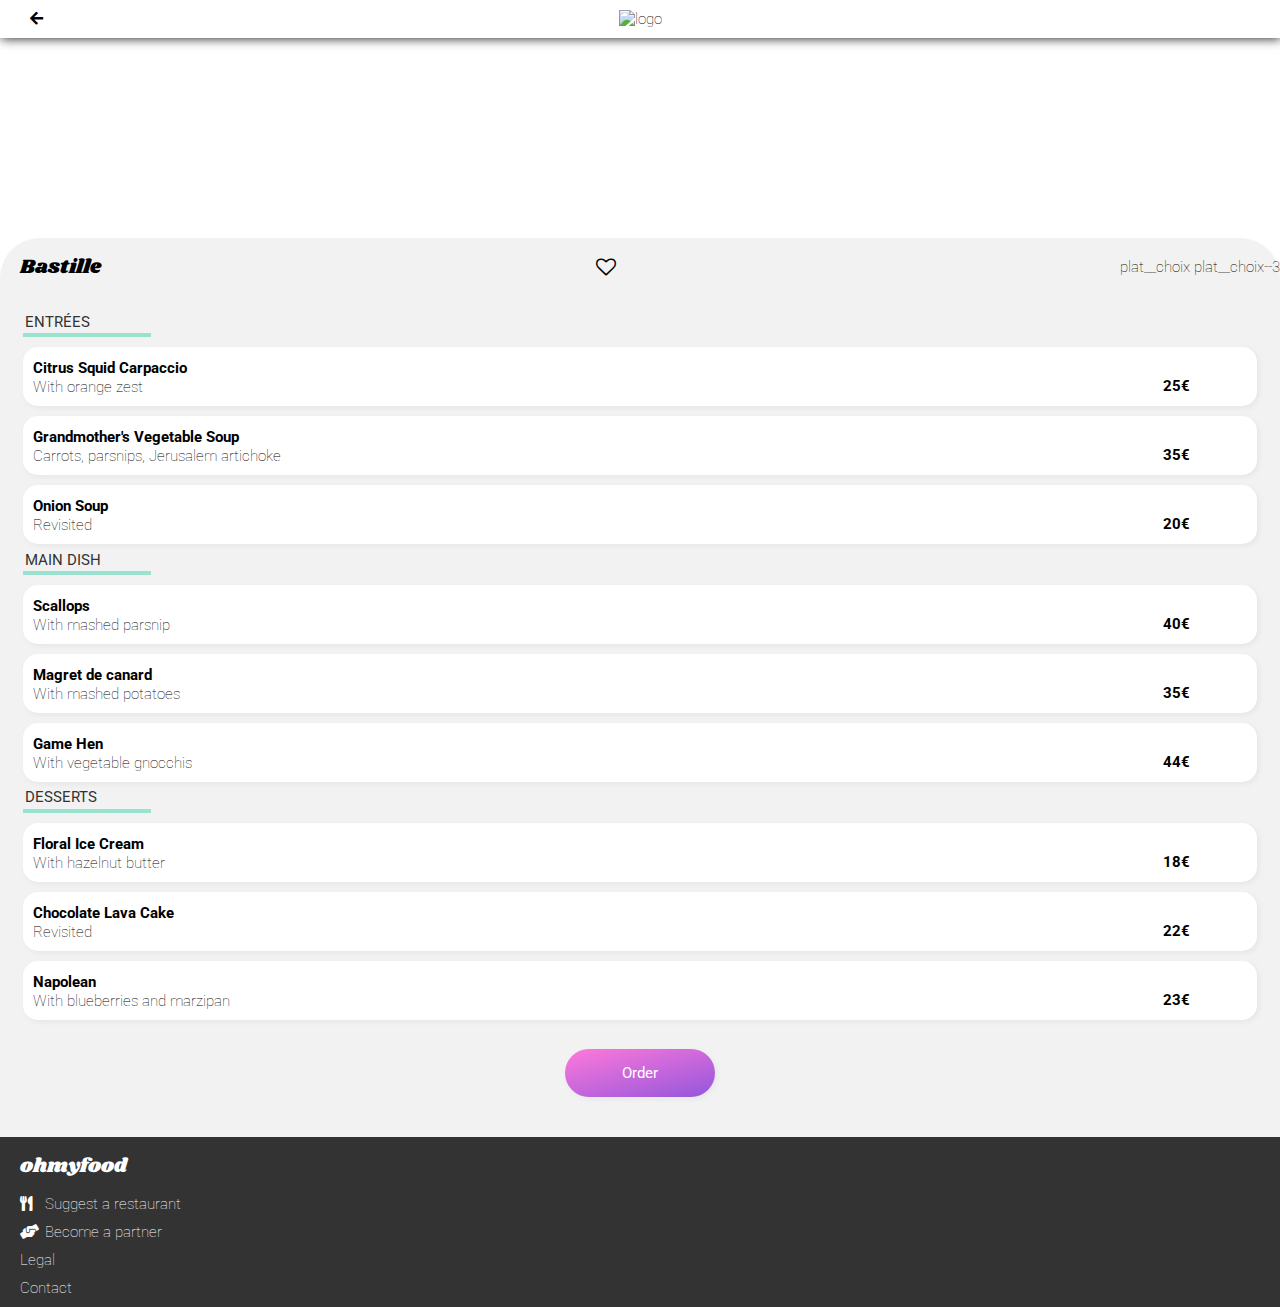
==== bastille.html @ 76813bd1 "initial" ====
<!DOCTYPE html>
<html lang="fr">
<head>
    <meta charset="UTF-8">
    <meta name="viewport" content="width=device-width, initial-scale=1.0">
    <meta http-equiv="X-UA-Compatible" content="ie=edge">
    <link href="https://fonts.googleapis.com/css2?family=Roboto:wght@100;400;700&family=Shrikhand&display=swap" rel="stylesheet"> 
    <link rel="stylesheet" href="https://use.fontawesome.com/releases/v5.7.1/css/all.css">
    <link rel="stylesheet" href="https://stackpath.bootstrapcdn.com/font-awesome/4.7.0/css/font-awesome.min.css">
    <link rel="stylesheet" href="css/style.css">
    <title>Oh my food !: Bastille</title>
</head>
<body>
	<header class="header">
		<a class="header__link" href="index.html"><i class="fas fa-arrow-left"></i></a>
		<img class="header__logo" src="public/img/logo/logo.svg" alt="logo" />
	</header>
	<section class="hero hero--bastille"><!-- faire une map background-hero CHANGER LE MODIFICATEUR-->
		<div class="hero-container">
			<div class="hero-title">
				<h1 class="hero-container__title">Bastille</h1>
				<ul class="icon-fill-hover">
					<li class="icon-fill-hover__item">
					    <a href="">
					    	<i class="fa fa-heart-o" aria-hidden="true"></i>
					    </a>
					</li>
				</ul>plat__choix plat__choix--3
			</div>
		</div>
	</section>
	<section class="menu">
		<form class="menu-form" action="" method="post">
			<fieldset class="menu-form__entree">
				<legend>Entrées</legend>
					<hr />
					<label class="entree__choix entree__choix--1" for="entree1"><!-- faire une map border-radius ?-->
						<p class="menu-title"><strong>Citrus Squid Carpaccio</strong><br />With orange zest</p>
						<p class="price"><strong>25€</strong></p>
						<input type="radio" name="entree" value="entree1" id="entree1" />
						<div class="checkmark">
              				<i class="fas fa-check-circle"></i>
            			</div>  
					</label>
					<label class="entree__choix entree__choix--2" for="entree2">
						<p class="menu-title"><strong>Grandmother's Vegetable Soup</strong><br />Carrots, parsnips, Jerusalem artichoke</p>
						<p class="price"><strong>35€</strong></p>
						<input type="radio" name="entree" value="entree2" id="entree2" />
						<div class="checkmark">
              				<i class="fas fa-check-circle"></i>
            			</div> 
					</label>
					<label class="entree__choix entree__choix--3" for="entree3">
						<p class="menu-title"><strong>Onion Soup</strong><br />Revisited</p>
						<p class="price"><strong>20€</strong></p>
						<input type="radio" name="entree" value="entree3" id="entree3" />
						<div class="checkmark">
              				<i class="fas fa-check-circle"></i>
            			</div> 
					</label>
			</fieldset>
			<fieldset class="menu-form__plat">
				<legend>Main Dish</legend>
					<hr />
					<label class="plat__choix plat__choix--1" for="plat1">
						<p class="menu-title"><strong>Scallops</strong><br />With mashed parsnip</p>
						<p class="price"><strong>40€</strong></p>	
						<input type="radio" name="plat" value="plat1" id="plat1" />
						<div class="checkmark">
              				<i class="fas fa-check-circle"></i>
            			</div> 
					</label>
					<label class="plat__choix plat__choix--2" for="plat2">
						<p class="menu-title"><strong>Magret de canard</strong><br />With mashed potatoes</p>
						<p class="price"><strong>35€</strong></p>
						<input type="radio" name="plat" value="plat2" id="plat2" />
						<div class="checkmark">
              				<i class="fas fa-check-circle"></i>
            			</div>  
					</label>
					<label class="plat__choix plat__choix--3" for="plat3">
						<p class="menu-title"><strong>Game Hen</strong><br />With vegetable gnocchis</p>
						<p class="price"><strong>44€</strong></p>
						<input type="radio" name="plat" value="plat3" id="plat3" />
						<div class="checkmark">
              				<i class="fas fa-check-circle"></i>
            			</div>  
					</label>
			</fieldset>
			<fieldset class="menu-form__dessert">
				<legend>Desserts</legend>
					<hr />
					<label class="dessert__choix dessert__choix--1" for="dessert1">
						<p class="menu-title"><strong>Floral Ice Cream</strong><br />With hazelnut butter</p>
						<p class="price"><strong>18€</strong></p>
						<input type="radio" name="entree" value="dessert1" id="dessert1" />
						<div class="checkmark">
              				<i class="fas fa-check-circle"></i>
            			</div> 
					</label>
					<label class="dessert__choix dessert__choix--2" for="dessert2">
						<p class="menu-title"><strong>Chocolate Lava Cake</strong><br />Revisited</p>
						<p class="price"><strong>22€</strong></p>
						<input type="radio" name="entree" value="dessert2" id="dessert2" />
						<div class="checkmark">
              				<i class="fas fa-check-circle"></i>
            			</div> 
					</label>
					<label class="dessert__choix dessert__choix--3" for="dessert3">
						<p class="menu-title"><strong>Napolean</strong><br />With blueberries and marzipan</p>
						<p class="price"><strong>23€</strong></p>
						<input type="radio" name="dessert" value="dessert3" id="dessert3" />
						<div class="checkmark">
              				<i class="fas fa-check-circle"></i>
            			</div> 
					</label> 
			</fieldset>	
			<input class="btn" type="submit" value="Order"/> 	
		</form>	
	</section>
	<footer class="footer">
		<h1 class="footer__heading">ohmyfood</h1>
		<ul class="footer-nav">
			<li class="footer-nav__link"><a href=""><i class="fas fa-utensils"></i>Suggest a restaurant</a></li>
			<li class="footer-nav__link"><a href=""><i class="fas fa-hands-helping"></i>Become a partner</a></li>
			<li class="footer-nav__link"><a href="">Legal</a></li>
			<li class="footer-nav__link"><a href="mailto:name@domain.com">Contact</a></li>
		</ul>
	</footer>
</body>
</html>
---- css/style.css ----
@charset "UTF-8";
html {
  font-size: 62.5%;
}

body {
  box-sizing: border-box;
  background: #fff;
}

body {
  font-family: "Roboto", sans-serif;
  color: #000;
  font-size: 1.5rem;
  font-weight: 100;
  line-height: 1.8rem;
}

h1 {
  font-family: "Shrikhand", cursive;
  color: #fff;
  font-size: 2rem;
  font-weight: 400;
}

h2 {
  font-family: "Roboto", sans-serif;
  color: #000;
  font-weight: 700;
}

h3 {
  font-family: "Roboto", sans-serif;
  color: #000;
  font-weight: 700;
  font-size: 1.8rem;
  line-height: 1.2rem;
}

.loc-container__city {
  font-family: "Roboto", sans-serif;
  color: #000;
  font-weight: 400;
  font-size: 1.5rem;
  line-height: 1.2rem;
}

.manual-list {
  font-weight: 400;
}

.btn {
  font-family: "Roboto", sans-serif;
  color: #fff;
  font-weight: 400;
  font-size: 1.5rem;
}

.footer a {
  color: #fff;
}

legend {
  font-family: "Roboto", sans-serif;
  text-transform: uppercase;
  color: #333333;
  font-weight: 400;
  font-size: 1.5rem;
  line-height: 1.2rem;
}

strong {
  font-weight: 700;
  line-height: 2rem;
}

.icon-list {
  color: grey;
  font-size: 2rem;
}

.icon-fav {
  font-size: 2rem;
  cursor: pointer;
}

.restaurant-prev-img__badge {
  font-family: "Roboto", sans-serif;
  color: #2c9c81;
  font-weight: 400;
  font-size: 1.5rem;
  line-height: 1.2rem;
}

.loader-container .paragraph {
  font-family: "Roboto", sans-serif;
  color: #fff;
  font-weight: 400;
  font-size: 1.5rem;
  line-height: 1.2rem;
}

body {
  background-color: #fff;
}

.loc {
  background-color: #d9d9d9;
}

.hero-home, .restaurant {
  background-color: #f2f2f2;
}

footer {
  background-color: #333333;
}

.hero-container {
  background-color: #f2f2f2;
}

.menu {
  background-color: #f2f2f2;
}

body {
  margin: 0;
}

.loc, h1, footer {
  padding: 1rem;
  margin: 0;
}

.loc-container > * {
  padding: 1rem;
  margin: 0;
}

section {
  padding: 4rem 2rem;
}

h1, h2, h3, p, header {
  padding: 1rem;
}

footer ul {
  padding: 0 1rem;
}

ul {
  margin: 0;
  list-style: none;
}

a {
  text-decoration: none;
}

.btn {
  background-image: linear-gradient(-15deg, #9356DC, #ff79DA);
  border-radius: 3rem;
  border: none;
  padding: 1.5rem 2rem;
  color: #fff;
  cursor: pointer;
  box-shadow: 0.2rem 0.2rem 0.5rem #e6e6e6;
}

.btn:hover {
  box-shadow: 0.2rem 0.2rem 1rem #333333;
  background-image: linear-gradient(-15deg, #9e67e0, #ff8de0);
}

.icon-fill-hover {
  position: relative;
  padding: 0;
}
.icon-fill-hover .icon-fill-hover__item {
  position: relative;
  list-style: none;
  cursor: pointer;
}
.icon-fill-hover .icon-fill-hover__item a {
  text-decoration: none;
}
.icon-fill-hover .icon-fill-hover__item a .fa {
  font-size: 2rem;
  color: black;
  z-index: 0;
  position: relative;
}

.icon-fill-hover .icon-fill-hover__item::before {
  font-family: fontAwesome;
  position: absolute;
  top: 0.1rem;
  left: 0rem;
  z-index: 1;
  height: 0;
  font-size: 2rem;
  overflow: hidden;
  transition: 0.5s ease-in-out;
  content: "";
  background-image: linear-gradient(-15deg, #9356DC, #ff79DA);
  -webkit-background-clip: text;
  -moz-background-clip: text;
  background-clip: text;
  -webkit-text-fill-color: transparent;
}

.icon-fill-hover .icon-fill-hover__item:hover::before {
  height: 100%;
}

.hero {
  padding: 4rem 0 0;
}

.hero-home {
  padding: 2rem 0 5rem;
}

.hero-container {
  border-radius: 4rem 4rem 0 0;
}
.hero-container__title {
  color: #000;
  padding: 2rem;
}
.hero-container > .hero-title {
  display: flex;
  justify-content: space-between;
  align-items: center;
  margin-top: 16rem;
  position: relative;
}
.hero-container i {
  margin-right: 3rem;
}

.hero--thefullpalette,
.restaurant-prev-img--thefullpalette {
  background: url("../public/img/restaurants/fullpalette.jpg") no-repeat center;
  background-size: cover;
}

.hero--theenchantedplate,
.restaurant-prev-img--theenchantedplate {
  background: url("../public/img/restaurants/enchantedplate.jpg") no-repeat center;
  background-size: cover;
}

.hero--bastille,
.restaurant-prev-img--bastille {
  background: url("../public/img/restaurants/bastille.jpg") no-repeat center;
  background-size: cover;
}

.hero--legourmand,
.restaurant-prev-img--legourmand {
  background: url("../public/img/restaurants/gourmand.jpg") no-repeat center;
  background-size: cover;
}

.header {
  display: flex;
  justify-content: center;
  align-items: center;
  position: relative;
  box-shadow: 0.1rem 0.1rem 1rem #333333;
}
.header a {
  position: absolute;
  left: 3rem;
  color: black;
}

fieldset {
  border: none;
}
fieldset legend {
  margin-top: 2rem;
}

input[type=submit] {
  width: 15rem;
  margin: 2rem auto;
  display: block;
}

input[type=radio] {
  opacity: 0;
  margin: 0;
}

label {
  display: flex;
  justify-content: flex-start;
  align-items: flex-end;
  height: 59px;
  margin: 1rem 0 0;
  cursor: pointer;
  border-radius: 1.5rem;
  background-color: #fff;
  box-shadow: 0.2rem 0.2rem 0.5rem #e6e6e6;
  position: relative;
  overflow: hidden;
}
label > p {
  margin: 0;
  font-weight: 100;
}
label:hover > .checkmark {
  transform: translateX(0);
  transition: 500ms linear;
}
label:hover > .checkmark > .fas {
  transform: rotate(1turn);
  transition: 500ms 100ms;
}
label:hover .price {
  transform: translateX(-5rem);
  transition: 500ms linear;
  display: block;
}

.checkmark {
  position: absolute;
  right: 0;
  top: 0;
  border-radius: 0 1.5rem 1.5rem 0;
  background-color: #99e2d0;
  color: #fff;
  height: 59px;
  width: 5rem;
  transform: translateX(5rem);
}
.checkmark .fas {
  padding: 2.4rem 1.8rem;
}

.menu-title {
  width: 90%;
  overflow: hidden;
}

@keyframes appear {
  0% {
    opacity: 0;
    transform: translateY(10px);
  }
  50% {
    opacity: 0.5;
  }
  100% {
    opacity: 1;
    transform: translateY(0px);
  }
}
form .entree__choix {
  animation: appear 1000ms backwards;
}
form .entree__choix--1 {
  animation-delay: 250ms;
}
form .entree__choix--2 {
  animation-delay: 500ms;
}
form .entree__choix--3 {
  animation-delay: 750ms;
}
form .entree__choix--4 {
  animation-delay: 1000ms;
}

form .plat__choix {
  animation: appear 1000ms backwards;
}
form .plat__choix--1 {
  animation-delay: 250ms;
}
form .plat__choix--2 {
  animation-delay: 500ms;
}
form .plat__choix--3 {
  animation-delay: 750ms;
}
form .plat__choix--4 {
  animation-delay: 1000ms;
}

form .dessert__choix {
  animation: appear 1000ms backwards;
}
form .dessert__choix--1 {
  animation-delay: 250ms;
}
form .dessert__choix--2 {
  animation-delay: 500ms;
}
form .dessert__choix--3 {
  animation-delay: 750ms;
}
form .dessert__choix--4 {
  animation-delay: 1000ms;
}

footer i {
  margin-right: 1rem;
  width: 1.5rem;
}

footer ul, footer li {
  margin-top: 1rem;
}

.header, .hero-home, .loc {
  text-align: center;
}

.manual-list {
  list-style: none;
  padding: 0;
}
.manual-list__item {
  display: flex;
  align-items: center;
  background-color: #f2f2f2;
  padding: 2rem;
  margin: 2rem 1rem;
  position: relative;
  border-radius: 2.5rem;
  box-shadow: 0.5rem 0.5rem 0.5rem #e6e6e6;
}
.manual-list__item > .list-style {
  background-color: #9356DC;
  color: #fff;
  border-radius: 3rem;
  width: 2rem;
  padding: 0.5rem;
  text-align: center;
  margin: 0;
  position: absolute;
  left: -1.5rem;
}
.manual-list__item > i {
  margin: 1rem;
}
.manual-list__item:nth-child(3) {
  background-color: #e4d5f6;
}
.manual-list__item:nth-child(3) i {
  color: #9356DC;
}

.loc-icon {
  margin-right: 1rem;
}

.restaurant-prev {
  border-radius: 3rem;
  box-shadow: 0.2rem 0.2rem 0.5rem #e6e6e6;
  background-color: #fff;
  margin: 1rem;
}
.restaurant-prev-img {
  height: 18rem;
  border-radius: 2rem 2rem 0 0;
}
.restaurant-prev-desc {
  padding: 1rem;
  display: flex;
  justify-content: space-between;
  align-items: center;
}
.restaurant-prev .restaurant-prev-desc-txt__title {
  margin: 0.5rem;
  padding: 0;
}
.restaurant-prev .restaurant-prev-desc-txt__city {
  margin: 0.5rem;
  padding: 0;
}
.restaurant-prev-img__badge {
  float: right;
  background-color: #99e2d0;
  padding: 1rem 3rem;
  margin: 2rem;
  border-radius: 0.25rem;
}

@keyframes lds-spinner {
  0% {
    opacity: 1;
  }
  100% {
    opacity: 0;
  }
}
@keyframes loader-container {
  0% {
    background: #9356DC;
  }
  100% {
    opacity: 0;
    z-index: -1;
  }
}
.lds-spinner {
  position: relative;
  width: 100px;
  margin: auto;
  padding: 40vh 14rem 4rem;
}

.lds-spinner .bar {
  transform-origin: 40px 40px;
  animation: lds-spinner 1200ms linear reverse infinite;
}
.lds-spinner .bar--1 {
  animation-delay: 100ms;
  transform: rotate(30deg);
}
.lds-spinner .bar--2 {
  animation-delay: 200ms;
  transform: rotate(60deg);
}
.lds-spinner .bar--3 {
  animation-delay: 300ms;
  transform: rotate(90deg);
}
.lds-spinner .bar--4 {
  animation-delay: 400ms;
  transform: rotate(120deg);
}
.lds-spinner .bar--5 {
  animation-delay: 500ms;
  transform: rotate(150deg);
}
.lds-spinner .bar--6 {
  animation-delay: 600ms;
  transform: rotate(180deg);
}
.lds-spinner .bar--7 {
  animation-delay: 700ms;
  transform: rotate(210deg);
}
.lds-spinner .bar--8 {
  animation-delay: 800ms;
  transform: rotate(240deg);
}
.lds-spinner .bar--9 {
  animation-delay: 900ms;
  transform: rotate(270deg);
}
.lds-spinner .bar--10 {
  animation-delay: 1000ms;
  transform: rotate(300deg);
}
.lds-spinner .bar--11 {
  animation-delay: 1100ms;
  transform: rotate(330deg);
}
.lds-spinner .bar--12 {
  animation-delay: 1200ms;
  transform: rotate(360deg);
}

.loader-container {
  width: 100vw;
  position: absolute;
  z-index: 1;
  background-color: #9356DC;
  height: 100vh;
  animation: loader-container 500ms 2400ms forwards;
}
.loader-container .paragraph {
  width: 18rem;
  margin: 5rem auto;
}

.lds-spinner .bar:after {
  content: " ";
  display: block;
  position: absolute;
  top: 3px;
  left: 37px;
  width: 6px;
  height: 18px;
  border-radius: 2rem;
  background: #fff;
}

.menu {
  padding: 2rem 1rem;
}
.menu hr {
  border: 0.2rem #99e2d0 solid;
  width: 10%;
  margin: 0;
}

/*# sourceMappingURL=style.css.map */
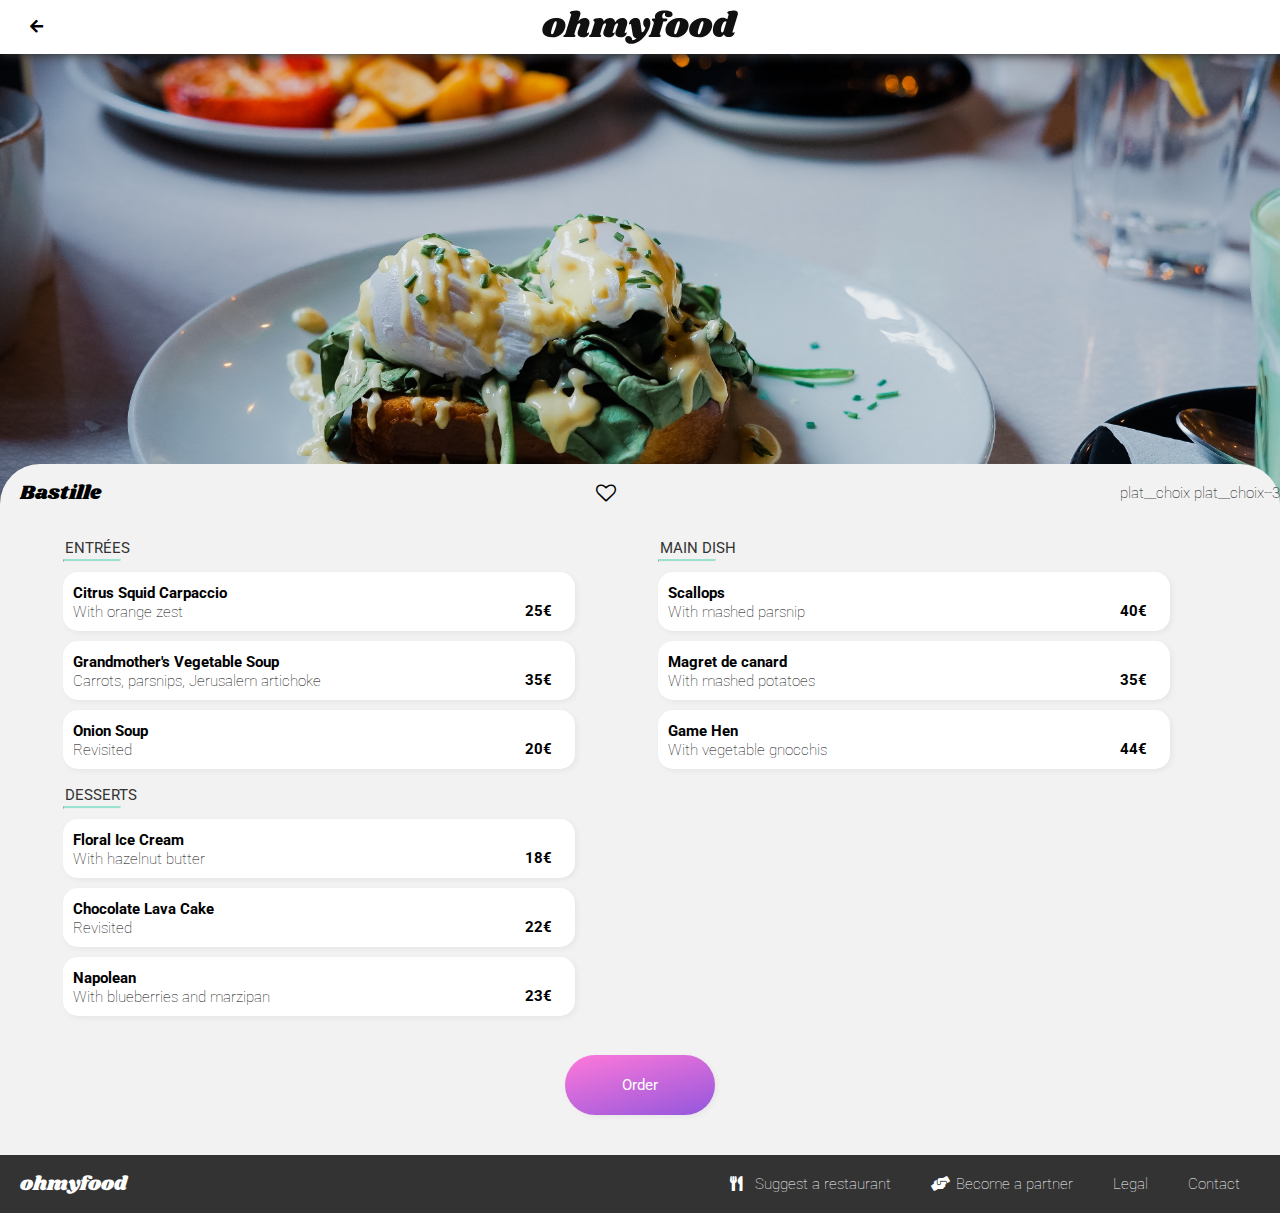
==== commit 65a853e9: "validation W3C" ====
--- a/bastille.html
+++ b/bastille.html
@@ -30,89 +30,89 @@
 		</div>
 	</section>
 	<section class="menu">
-		<form class="menu-form" action="" method="post">
+		<form class="menu-form" action="order.php" method="post">
 			<fieldset class="menu-form__entree">
 				<legend>Entrées</legend>
 					<hr />
 					<label class="entree__choix entree__choix--1" for="entree1"><!-- faire une map border-radius ?-->
-						<p class="menu-title"><strong>Citrus Squid Carpaccio</strong><br />With orange zest</p>
-						<p class="price"><strong>25€</strong></p>
+						<span class="menu-title"><strong>Citrus Squid Carpaccio</strong><br />With orange zest</span>
+						<span class="price"><strong>25€</strong></span>
 						<input type="radio" name="entree" value="entree1" id="entree1" />
-						<div class="checkmark">
+						<span class="checkmark">
               				<i class="fas fa-check-circle"></i>
-            			</div>  
+            			</span>  
 					</label>
 					<label class="entree__choix entree__choix--2" for="entree2">
-						<p class="menu-title"><strong>Grandmother's Vegetable Soup</strong><br />Carrots, parsnips, Jerusalem artichoke</p>
-						<p class="price"><strong>35€</strong></p>
+						<span class="menu-title"><strong>Grandmother's Vegetable Soup</strong><br />Carrots, parsnips, Jerusalem artichoke</span>
+						<span class="price"><strong>35€</strong></span>
 						<input type="radio" name="entree" value="entree2" id="entree2" />
-						<div class="checkmark">
+						<span class="checkmark">
               				<i class="fas fa-check-circle"></i>
-            			</div> 
+            			</span> 
 					</label>
 					<label class="entree__choix entree__choix--3" for="entree3">
-						<p class="menu-title"><strong>Onion Soup</strong><br />Revisited</p>
-						<p class="price"><strong>20€</strong></p>
+						<span class="menu-title"><strong>Onion Soup</strong><br />Revisited</span>
+						<span class="price"><strong>20€</strong></span>
 						<input type="radio" name="entree" value="entree3" id="entree3" />
-						<div class="checkmark">
+						<span class="checkmark">
               				<i class="fas fa-check-circle"></i>
-            			</div> 
+            			</span> 
 					</label>
 			</fieldset>
 			<fieldset class="menu-form__plat">
 				<legend>Main Dish</legend>
 					<hr />
 					<label class="plat__choix plat__choix--1" for="plat1">
-						<p class="menu-title"><strong>Scallops</strong><br />With mashed parsnip</p>
-						<p class="price"><strong>40€</strong></p>	
+						<span class="menu-title"><strong>Scallops</strong><br />With mashed parsnip</span>
+						<span class="price"><strong>40€</strong></span>	
 						<input type="radio" name="plat" value="plat1" id="plat1" />
-						<div class="checkmark">
+						<span class="checkmark">
               				<i class="fas fa-check-circle"></i>
-            			</div> 
+            			</span> 
 					</label>
 					<label class="plat__choix plat__choix--2" for="plat2">
-						<p class="menu-title"><strong>Magret de canard</strong><br />With mashed potatoes</p>
-						<p class="price"><strong>35€</strong></p>
+						<span class="menu-title"><strong>Magret de canard</strong><br />With mashed potatoes</span>
+						<span class="price"><strong>35€</strong></span>
 						<input type="radio" name="plat" value="plat2" id="plat2" />
-						<div class="checkmark">
+						<span class="checkmark">
               				<i class="fas fa-check-circle"></i>
-            			</div>  
+            			</span>  
 					</label>
 					<label class="plat__choix plat__choix--3" for="plat3">
-						<p class="menu-title"><strong>Game Hen</strong><br />With vegetable gnocchis</p>
-						<p class="price"><strong>44€</strong></p>
+						<span class="menu-title"><strong>Game Hen</strong><br />With vegetable gnocchis</span>
+						<span class="price"><strong>44€</strong></span>
 						<input type="radio" name="plat" value="plat3" id="plat3" />
-						<div class="checkmark">
+						<span class="checkmark">
               				<i class="fas fa-check-circle"></i>
-            			</div>  
+            			</span>  
 					</label>
 			</fieldset>
 			<fieldset class="menu-form__dessert">
 				<legend>Desserts</legend>
 					<hr />
 					<label class="dessert__choix dessert__choix--1" for="dessert1">
-						<p class="menu-title"><strong>Floral Ice Cream</strong><br />With hazelnut butter</p>
-						<p class="price"><strong>18€</strong></p>
+						<span class="menu-title"><strong>Floral Ice Cream</strong><br />With hazelnut butter</span>
+						<span class="price"><strong>18€</strong></span>
 						<input type="radio" name="entree" value="dessert1" id="dessert1" />
-						<div class="checkmark">
+						<span class="checkmark">
               				<i class="fas fa-check-circle"></i>
-            			</div> 
+            			</span> 
 					</label>
 					<label class="dessert__choix dessert__choix--2" for="dessert2">
-						<p class="menu-title"><strong>Chocolate Lava Cake</strong><br />Revisited</p>
-						<p class="price"><strong>22€</strong></p>
+						<span class="menu-title"><strong>Chocolate Lava Cake</strong><br />Revisited</span>
+						<span class="price"><strong>22€</strong></span>
 						<input type="radio" name="entree" value="dessert2" id="dessert2" />
-						<div class="checkmark">
+						<span class="checkmark">
               				<i class="fas fa-check-circle"></i>
-            			</div> 
+            			</span> 
 					</label>
 					<label class="dessert__choix dessert__choix--3" for="dessert3">
-						<p class="menu-title"><strong>Napolean</strong><br />With blueberries and marzipan</p>
-						<p class="price"><strong>23€</strong></p>
+						<span class="menu-title"><strong>Napolean</strong><br />With blueberries and marzipan</span>
+						<span class="price"><strong>23€</strong></span>
 						<input type="radio" name="dessert" value="dessert3" id="dessert3" />
-						<div class="checkmark">
+						<span class="checkmark">
               				<i class="fas fa-check-circle"></i>
-            			</div> 
+            			</span> 
 					</label> 
 			</fieldset>	
 			<input class="btn" type="submit" value="Order"/> 	
--- a/css/style.css
+++ b/css/style.css
@@ -1,606 +1 @@
-@charset "UTF-8";
-html {
-  font-size: 62.5%;
-}
-
-body {
-  box-sizing: border-box;
-  background: #fff;
-}
-
-body {
-  font-family: "Roboto", sans-serif;
-  color: #000;
-  font-size: 1.5rem;
-  font-weight: 100;
-  line-height: 1.8rem;
-}
-
-h1 {
-  font-family: "Shrikhand", cursive;
-  color: #fff;
-  font-size: 2rem;
-  font-weight: 400;
-}
-
-h2 {
-  font-family: "Roboto", sans-serif;
-  color: #000;
-  font-weight: 700;
-}
-
-h3 {
-  font-family: "Roboto", sans-serif;
-  color: #000;
-  font-weight: 700;
-  font-size: 1.8rem;
-  line-height: 1.2rem;
-}
-
-.loc-container__city {
-  font-family: "Roboto", sans-serif;
-  color: #000;
-  font-weight: 400;
-  font-size: 1.5rem;
-  line-height: 1.2rem;
-}
-
-.manual-list {
-  font-weight: 400;
-}
-
-.btn {
-  font-family: "Roboto", sans-serif;
-  color: #fff;
-  font-weight: 400;
-  font-size: 1.5rem;
-}
-
-.footer a {
-  color: #fff;
-}
-
-legend {
-  font-family: "Roboto", sans-serif;
-  text-transform: uppercase;
-  color: #333333;
-  font-weight: 400;
-  font-size: 1.5rem;
-  line-height: 1.2rem;
-}
-
-strong {
-  font-weight: 700;
-  line-height: 2rem;
-}
-
-.icon-list {
-  color: grey;
-  font-size: 2rem;
-}
-
-.icon-fav {
-  font-size: 2rem;
-  cursor: pointer;
-}
-
-.restaurant-prev-img__badge {
-  font-family: "Roboto", sans-serif;
-  color: #2c9c81;
-  font-weight: 400;
-  font-size: 1.5rem;
-  line-height: 1.2rem;
-}
-
-.loader-container .paragraph {
-  font-family: "Roboto", sans-serif;
-  color: #fff;
-  font-weight: 400;
-  font-size: 1.5rem;
-  line-height: 1.2rem;
-}
-
-body {
-  background-color: #fff;
-}
-
-.loc {
-  background-color: #d9d9d9;
-}
-
-.hero-home, .restaurant {
-  background-color: #f2f2f2;
-}
-
-footer {
-  background-color: #333333;
-}
-
-.hero-container {
-  background-color: #f2f2f2;
-}
-
-.menu {
-  background-color: #f2f2f2;
-}
-
-body {
-  margin: 0;
-}
-
-.loc, h1, footer {
-  padding: 1rem;
-  margin: 0;
-}
-
-.loc-container > * {
-  padding: 1rem;
-  margin: 0;
-}
-
-section {
-  padding: 4rem 2rem;
-}
-
-h1, h2, h3, p, header {
-  padding: 1rem;
-}
-
-footer ul {
-  padding: 0 1rem;
-}
-
-ul {
-  margin: 0;
-  list-style: none;
-}
-
-a {
-  text-decoration: none;
-}
-
-.btn {
-  background-image: linear-gradient(-15deg, #9356DC, #ff79DA);
-  border-radius: 3rem;
-  border: none;
-  padding: 1.5rem 2rem;
-  color: #fff;
-  cursor: pointer;
-  box-shadow: 0.2rem 0.2rem 0.5rem #e6e6e6;
-}
-
-.btn:hover {
-  box-shadow: 0.2rem 0.2rem 1rem #333333;
-  background-image: linear-gradient(-15deg, #9e67e0, #ff8de0);
-}
-
-.icon-fill-hover {
-  position: relative;
-  padding: 0;
-}
-.icon-fill-hover .icon-fill-hover__item {
-  position: relative;
-  list-style: none;
-  cursor: pointer;
-}
-.icon-fill-hover .icon-fill-hover__item a {
-  text-decoration: none;
-}
-.icon-fill-hover .icon-fill-hover__item a .fa {
-  font-size: 2rem;
-  color: black;
-  z-index: 0;
-  position: relative;
-}
-
-.icon-fill-hover .icon-fill-hover__item::before {
-  font-family: fontAwesome;
-  position: absolute;
-  top: 0.1rem;
-  left: 0rem;
-  z-index: 1;
-  height: 0;
-  font-size: 2rem;
-  overflow: hidden;
-  transition: 0.5s ease-in-out;
-  content: "";
-  background-image: linear-gradient(-15deg, #9356DC, #ff79DA);
-  -webkit-background-clip: text;
-  -moz-background-clip: text;
-  background-clip: text;
-  -webkit-text-fill-color: transparent;
-}
-
-.icon-fill-hover .icon-fill-hover__item:hover::before {
-  height: 100%;
-}
-
-.hero {
-  padding: 4rem 0 0;
-}
-
-.hero-home {
-  padding: 2rem 0 5rem;
-}
-
-.hero-container {
-  border-radius: 4rem 4rem 0 0;
-}
-.hero-container__title {
-  color: #000;
-  padding: 2rem;
-}
-.hero-container > .hero-title {
-  display: flex;
-  justify-content: space-between;
-  align-items: center;
-  margin-top: 16rem;
-  position: relative;
-}
-.hero-container i {
-  margin-right: 3rem;
-}
-
-.hero--thefullpalette,
-.restaurant-prev-img--thefullpalette {
-  background: url("../public/img/restaurants/fullpalette.jpg") no-repeat center;
-  background-size: cover;
-}
-
-.hero--theenchantedplate,
-.restaurant-prev-img--theenchantedplate {
-  background: url("../public/img/restaurants/enchantedplate.jpg") no-repeat center;
-  background-size: cover;
-}
-
-.hero--bastille,
-.restaurant-prev-img--bastille {
-  background: url("../public/img/restaurants/bastille.jpg") no-repeat center;
-  background-size: cover;
-}
-
-.hero--legourmand,
-.restaurant-prev-img--legourmand {
-  background: url("../public/img/restaurants/gourmand.jpg") no-repeat center;
-  background-size: cover;
-}
-
-.header {
-  display: flex;
-  justify-content: center;
-  align-items: center;
-  position: relative;
-  box-shadow: 0.1rem 0.1rem 1rem #333333;
-}
-.header a {
-  position: absolute;
-  left: 3rem;
-  color: black;
-}
-
-fieldset {
-  border: none;
-}
-fieldset legend {
-  margin-top: 2rem;
-}
-
-input[type=submit] {
-  width: 15rem;
-  margin: 2rem auto;
-  display: block;
-}
-
-input[type=radio] {
-  opacity: 0;
-  margin: 0;
-}
-
-label {
-  display: flex;
-  justify-content: flex-start;
-  align-items: flex-end;
-  height: 59px;
-  margin: 1rem 0 0;
-  cursor: pointer;
-  border-radius: 1.5rem;
-  background-color: #fff;
-  box-shadow: 0.2rem 0.2rem 0.5rem #e6e6e6;
-  position: relative;
-  overflow: hidden;
-}
-label > p {
-  margin: 0;
-  font-weight: 100;
-}
-label:hover > .checkmark {
-  transform: translateX(0);
-  transition: 500ms linear;
-}
-label:hover > .checkmark > .fas {
-  transform: rotate(1turn);
-  transition: 500ms 100ms;
-}
-label:hover .price {
-  transform: translateX(-5rem);
-  transition: 500ms linear;
-  display: block;
-}
-
-.checkmark {
-  position: absolute;
-  right: 0;
-  top: 0;
-  border-radius: 0 1.5rem 1.5rem 0;
-  background-color: #99e2d0;
-  color: #fff;
-  height: 59px;
-  width: 5rem;
-  transform: translateX(5rem);
-}
-.checkmark .fas {
-  padding: 2.4rem 1.8rem;
-}
-
-.menu-title {
-  width: 90%;
-  overflow: hidden;
-}
-
-@keyframes appear {
-  0% {
-    opacity: 0;
-    transform: translateY(10px);
-  }
-  50% {
-    opacity: 0.5;
-  }
-  100% {
-    opacity: 1;
-    transform: translateY(0px);
-  }
-}
-form .entree__choix {
-  animation: appear 1000ms backwards;
-}
-form .entree__choix--1 {
-  animation-delay: 250ms;
-}
-form .entree__choix--2 {
-  animation-delay: 500ms;
-}
-form .entree__choix--3 {
-  animation-delay: 750ms;
-}
-form .entree__choix--4 {
-  animation-delay: 1000ms;
-}
-
-form .plat__choix {
-  animation: appear 1000ms backwards;
-}
-form .plat__choix--1 {
-  animation-delay: 250ms;
-}
-form .plat__choix--2 {
-  animation-delay: 500ms;
-}
-form .plat__choix--3 {
-  animation-delay: 750ms;
-}
-form .plat__choix--4 {
-  animation-delay: 1000ms;
-}
-
-form .dessert__choix {
-  animation: appear 1000ms backwards;
-}
-form .dessert__choix--1 {
-  animation-delay: 250ms;
-}
-form .dessert__choix--2 {
-  animation-delay: 500ms;
-}
-form .dessert__choix--3 {
-  animation-delay: 750ms;
-}
-form .dessert__choix--4 {
-  animation-delay: 1000ms;
-}
-
-footer i {
-  margin-right: 1rem;
-  width: 1.5rem;
-}
-
-footer ul, footer li {
-  margin-top: 1rem;
-}
-
-.header, .hero-home, .loc {
-  text-align: center;
-}
-
-.manual-list {
-  list-style: none;
-  padding: 0;
-}
-.manual-list__item {
-  display: flex;
-  align-items: center;
-  background-color: #f2f2f2;
-  padding: 2rem;
-  margin: 2rem 1rem;
-  position: relative;
-  border-radius: 2.5rem;
-  box-shadow: 0.5rem 0.5rem 0.5rem #e6e6e6;
-}
-.manual-list__item > .list-style {
-  background-color: #9356DC;
-  color: #fff;
-  border-radius: 3rem;
-  width: 2rem;
-  padding: 0.5rem;
-  text-align: center;
-  margin: 0;
-  position: absolute;
-  left: -1.5rem;
-}
-.manual-list__item > i {
-  margin: 1rem;
-}
-.manual-list__item:nth-child(3) {
-  background-color: #e4d5f6;
-}
-.manual-list__item:nth-child(3) i {
-  color: #9356DC;
-}
-
-.loc-icon {
-  margin-right: 1rem;
-}
-
-.restaurant-prev {
-  border-radius: 3rem;
-  box-shadow: 0.2rem 0.2rem 0.5rem #e6e6e6;
-  background-color: #fff;
-  margin: 1rem;
-}
-.restaurant-prev-img {
-  height: 18rem;
-  border-radius: 2rem 2rem 0 0;
-}
-.restaurant-prev-desc {
-  padding: 1rem;
-  display: flex;
-  justify-content: space-between;
-  align-items: center;
-}
-.restaurant-prev .restaurant-prev-desc-txt__title {
-  margin: 0.5rem;
-  padding: 0;
-}
-.restaurant-prev .restaurant-prev-desc-txt__city {
-  margin: 0.5rem;
-  padding: 0;
-}
-.restaurant-prev-img__badge {
-  float: right;
-  background-color: #99e2d0;
-  padding: 1rem 3rem;
-  margin: 2rem;
-  border-radius: 0.25rem;
-}
-
-@keyframes lds-spinner {
-  0% {
-    opacity: 1;
-  }
-  100% {
-    opacity: 0;
-  }
-}
-@keyframes loader-container {
-  0% {
-    background: #9356DC;
-  }
-  100% {
-    opacity: 0;
-    z-index: -1;
-  }
-}
-.lds-spinner {
-  position: relative;
-  width: 100px;
-  margin: auto;
-  padding: 40vh 14rem 4rem;
-}
-
-.lds-spinner .bar {
-  transform-origin: 40px 40px;
-  animation: lds-spinner 1200ms linear reverse infinite;
-}
-.lds-spinner .bar--1 {
-  animation-delay: 100ms;
-  transform: rotate(30deg);
-}
-.lds-spinner .bar--2 {
-  animation-delay: 200ms;
-  transform: rotate(60deg);
-}
-.lds-spinner .bar--3 {
-  animation-delay: 300ms;
-  transform: rotate(90deg);
-}
-.lds-spinner .bar--4 {
-  animation-delay: 400ms;
-  transform: rotate(120deg);
-}
-.lds-spinner .bar--5 {
-  animation-delay: 500ms;
-  transform: rotate(150deg);
-}
-.lds-spinner .bar--6 {
-  animation-delay: 600ms;
-  transform: rotate(180deg);
-}
-.lds-spinner .bar--7 {
-  animation-delay: 700ms;
-  transform: rotate(210deg);
-}
-.lds-spinner .bar--8 {
-  animation-delay: 800ms;
-  transform: rotate(240deg);
-}
-.lds-spinner .bar--9 {
-  animation-delay: 900ms;
-  transform: rotate(270deg);
-}
-.lds-spinner .bar--10 {
-  animation-delay: 1000ms;
-  transform: rotate(300deg);
-}
-.lds-spinner .bar--11 {
-  animation-delay: 1100ms;
-  transform: rotate(330deg);
-}
-.lds-spinner .bar--12 {
-  animation-delay: 1200ms;
-  transform: rotate(360deg);
-}
-
-.loader-container {
-  width: 100vw;
-  position: absolute;
-  z-index: 1;
-  background-color: #9356DC;
-  height: 100vh;
-  animation: loader-container 500ms 2400ms forwards;
-}
-.loader-container .paragraph {
-  width: 18rem;
-  margin: 5rem auto;
-}
-
-.lds-spinner .bar:after {
-  content: " ";
-  display: block;
-  position: absolute;
-  top: 3px;
-  left: 37px;
-  width: 6px;
-  height: 18px;
-  border-radius: 2rem;
-  background: #fff;
-}
-
-.menu {
-  padding: 2rem 1rem;
-}
-.menu hr {
-  border: 0.2rem #99e2d0 solid;
-  width: 10%;
-  margin: 0;
-}
-
-/*# sourceMappingURL=style.css.map */
+﻿html{font-size:62.5%}body{box-sizing:border-box;background:#fff}body{font-family:"Roboto",sans-serif;color:#000;font-size:1.5rem;font-weight:100;line-height:1.8rem}h1{font-family:"Shrikhand",cursive;color:#fff;font-size:2rem;font-weight:400}h2{font-family:"Roboto",sans-serif;color:#000;font-weight:700}h3{font-family:"Roboto",sans-serif;color:#000;font-weight:700;font-size:1.8rem;line-height:1.2rem}.loc-container__city{font-family:"Roboto",sans-serif;color:#000;font-weight:400;font-size:1.5rem;line-height:1.2rem}.manual-list{font-weight:400}.btn{font-family:"Roboto",sans-serif;color:#fff;font-weight:400;font-size:1.5rem}.footer a{color:#fff}legend{font-family:"Roboto",sans-serif;text-transform:uppercase;color:#333;font-weight:400;font-size:1.5rem;line-height:1.2rem}strong{font-weight:700;line-height:2rem}.icon-list{color:gray;font-size:2rem}.icon-fav{font-size:2rem;cursor:pointer}.restaurant-prev-img__badge{font-family:"Roboto",sans-serif;color:#2c9c81;font-weight:400;font-size:1.5rem;line-height:1.2rem}.loader-container .paragraph{font-family:"Roboto",sans-serif;color:#fff;font-weight:400;font-size:1.5rem;line-height:1.2rem}body{background-color:#fff}.loc{background-color:#d9d9d9}.hero-home,.restaurant{background-color:#f2f2f2}footer{background-color:#333}.hero-container{background-color:#f2f2f2}.menu{background-color:#f2f2f2}body{margin:0}.loc,h1,footer{padding:1rem;margin:0}.loc-container>*{padding:1rem;margin:0}section{padding:4rem 2rem}h1,h2,h3,p,span,header{padding:1rem}footer ul{padding:0 1rem}ul{margin:0;list-style:none}a{text-decoration:none}@media screen and (min-width: 700px){.manual-list{display:grid;grid-template-columns:repeat(3, 1fr);grid-auto-rows:minmax(20rem, auto);padding:4rem 2rem}}@media screen and (min-width: 700px){.manual-list__item{flex-direction:column;justify-content:space-around}}@media screen and (min-width: 700px){.manual-list__item>.list-style{top:-1.5rem}}@media screen and (min-width: 700px){.manual-list__item>i{font-size:4rem}}@media screen and (min-width: 700px){.restaurant-grid{display:grid;grid-template-columns:repeat(2, 1fr);grid-gap:1rem;grid-auto-rows:minmax(100px, auto)}}.restaurant-grid .restaurant-prev--1{grid-column:1;grid-row:1}.restaurant-grid .restaurant-prev--2{grid-column:2;grid-row:1}.restaurant-grid .restaurant-prev--3{grid-column:1;grid-row:2}.restaurant-grid .restaurant-prev--4{grid-column:2;grid-row:2}@media screen and (min-width: 700px){.menu-form{display:grid;grid-template-columns:repeat(2, 1fr);grid-gap:10px;grid-auto-rows:minmax(100px, auto);margin:0 4rem}}.menu-form .btn{grid-column:1/3;grid-row:3}@media screen and (min-width: 700px){.menu-form label{width:40vw}}@media screen and (min-width: 1200px){.menu-form label{width:40vw}}@media screen and (min-width: 1200px){.footer{display:flex;justify-content:space-between}}@media screen and (min-width: 1200px){.footer ul{display:flex;justify-content:flex-start;margin:0}}@media screen and (min-width: 1200px){.footer ul li{padding:1rem 2rem;margin:0}}.btn{background-image:linear-gradient(-15deg, #9356DC, #ff79DA);text-align:center;border-radius:3rem;border:none;padding:1.5rem 2rem;color:#fff;cursor:pointer;box-shadow:.2rem .2rem .5rem #e6e6e6}.btn:hover{box-shadow:.2rem .2rem 1rem #333;background-image:linear-gradient(-15deg, #9e67e0, #ff8de0)}.icon-fill-hover{position:relative;padding:0}.icon-fill-hover .icon-fill-hover__item{position:relative;list-style:none;cursor:pointer}.icon-fill-hover .icon-fill-hover__item a{text-decoration:none;pointer-events:none}.icon-fill-hover .icon-fill-hover__item a .fa{font-size:2rem;color:#000;z-index:0;position:relative}.icon-fill-hover .icon-fill-hover__item::before{font-family:fontAwesome;position:absolute;top:.1rem;left:0rem;z-index:1;height:0;font-size:2rem;overflow:hidden;transition:.5s ease-in-out;content:"";background-image:linear-gradient(-15deg, #9356DC, #ff79DA);-webkit-background-clip:text;-moz-background-clip:text;background-clip:text;-webkit-text-fill-color:transparent}.icon-fill-hover .icon-fill-hover__item:hover::before{height:100%}.hero{padding:4rem 0 0}@media screen and (min-width: 700px){.hero{padding:25rem 0 0}}.hero-home{padding:2rem 0 5rem}@media screen and (min-width: 700px){.hero-home{padding:8rem}}.hero-container{border-radius:4rem 4rem 0 0}.hero-container__title{color:#000;padding:2rem}.hero-container>.hero-title{display:flex;justify-content:space-between;align-items:center;margin-top:16rem;position:relative}.hero-container i{margin-right:3rem}.hero--thefullpalette,.restaurant-prev-img--thefullpalette{background:url("../public/img/restaurants/fullpalette.jpg") no-repeat center;background-size:cover}.hero--theenchantedplate,.restaurant-prev-img--theenchantedplate{background:url("../public/img/restaurants/enchantedplate.jpg") no-repeat center;background-size:cover}.hero--bastille,.restaurant-prev-img--bastille{background:url("../public/img/restaurants/bastille.jpg") no-repeat center;background-size:cover}.hero--legourmand,.restaurant-prev-img--legourmand{background:url("../public/img/restaurants/gourmand.jpg") no-repeat center;background-size:cover}.header{display:flex;justify-content:center;align-items:center;position:relative;box-shadow:.1rem .1rem 1rem #333}.header a{position:absolute;left:3rem;color:#000}fieldset{border:none}fieldset legend{margin-top:2rem}input[type=submit]{width:15rem;margin:2rem auto;display:block}input[type=radio]{opacity:0;margin:0}label{display:flex;justify-content:flex-start;align-items:flex-end;height:59px;margin:1rem 0 0;cursor:pointer;border-radius:1.5rem;background-color:#fff;box-shadow:.2rem .2rem .5rem #e6e6e6;position:relative;overflow:hidden}label>span{margin:0;font-weight:100}label:hover>.checkmark{transform:translateX(0);transition:500ms linear}label:hover>.checkmark>.fas{transform:rotate(1turn);transition:500ms 100ms}label:hover .menu-title{width:55vw;transition:500ms ease-in-out}@media screen and (min-width: 700px){label:hover .menu-title{width:25vw}}@media screen and (min-width: 1200px){label:hover .menu-title{width:30vw}}.checkmark{position:absolute;right:0;top:0;border-radius:0 1.5rem 1.5rem 0;background-color:#99e2d0;color:#fff;height:59px;width:3rem;transform:translateX(5rem)}.checkmark .fas{padding:1.5rem .8rem}.menu-title{width:65vw;overflow:hidden;white-space:nowrap;text-overflow:ellipsis}@keyframes appear{0%{opacity:0;transform:translateY(10px)}50%{opacity:.5}100%{opacity:1;transform:translateY(0px)}}form .entree__choix{animation:appear 1000ms backwards}form .entree__choix--1{animation-delay:250ms}form .entree__choix--2{animation-delay:500ms}form .entree__choix--3{animation-delay:750ms}form .entree__choix--4{animation-delay:1000ms}form .plat__choix{animation:appear 1000ms backwards}form .plat__choix--1{animation-delay:250ms}form .plat__choix--2{animation-delay:500ms}form .plat__choix--3{animation-delay:750ms}form .plat__choix--4{animation-delay:1000ms}form .dessert__choix{animation:appear 1000ms backwards}form .dessert__choix--1{animation-delay:250ms}form .dessert__choix--2{animation-delay:500ms}form .dessert__choix--3{animation-delay:750ms}form .dessert__choix--4{animation-delay:1000ms}footer i{margin-right:1rem;width:1.5rem}footer ul,footer li{margin-top:1rem}.header,.hero-home,.loc{text-align:center}.manual-list{list-style:none;padding:0}.manual-list__item{display:flex;align-items:center;background-color:#f2f2f2;padding:2rem;margin:2rem 1rem;position:relative;border-radius:2.5rem;box-shadow:.5rem .5rem .5rem #e6e6e6}.manual-list__item>.list-style{background-color:#9356dc;color:#fff;border-radius:3rem;width:2rem;padding:.5rem;text-align:center;margin:0;position:absolute}@media screen and (max-width: 700px){.manual-list__item>.list-style{left:-1.5rem}}.manual-list__item>i{margin:1rem}.manual-list__item:nth-child(3){background-color:#e4d5f6}.manual-list__item:nth-child(3) i{color:#9356dc}.loc-icon{margin-right:1rem}.restaurant-prev{border-radius:3rem;box-shadow:.2rem .2rem .5rem #e6e6e6;background-color:#fff;margin:1rem}.restaurant-prev-img{height:18rem;border-radius:2rem 2rem 0 0}@media screen and (min-width: 1200px){.restaurant-prev-img{height:32rem}}.restaurant-prev-desc{padding:1rem;display:flex;justify-content:space-between;align-items:center}.restaurant-prev .restaurant-prev-desc-txt__title{margin:.5rem;padding:0}.restaurant-prev .restaurant-prev-desc-txt__city{margin:.5rem;padding:0}.restaurant-prev-img__badge{float:right;background-color:#99e2d0;padding:1rem 3rem;margin:2rem;border-radius:.25rem}@keyframes lds-spinner{0%{opacity:1}100%{opacity:0}}@keyframes loader-container{0%{background:#9356dc}100%{opacity:0;z-index:-1}}.lds-spinner{position:relative;width:8rem;margin:auto;padding:40vh 14rem 4rem}.lds-spinner .bar{transform-origin:40px 40px;animation:lds-spinner 1200ms linear reverse infinite}.lds-spinner .bar--1{animation-delay:100ms;transform:rotate(30deg)}.lds-spinner .bar--2{animation-delay:200ms;transform:rotate(60deg)}.lds-spinner .bar--3{animation-delay:300ms;transform:rotate(90deg)}.lds-spinner .bar--4{animation-delay:400ms;transform:rotate(120deg)}.lds-spinner .bar--5{animation-delay:500ms;transform:rotate(150deg)}.lds-spinner .bar--6{animation-delay:600ms;transform:rotate(180deg)}.lds-spinner .bar--7{animation-delay:700ms;transform:rotate(210deg)}.lds-spinner .bar--8{animation-delay:800ms;transform:rotate(240deg)}.lds-spinner .bar--9{animation-delay:900ms;transform:rotate(270deg)}.lds-spinner .bar--10{animation-delay:1000ms;transform:rotate(300deg)}.lds-spinner .bar--11{animation-delay:1100ms;transform:rotate(330deg)}.lds-spinner .bar--12{animation-delay:1200ms;transform:rotate(360deg)}.loader-container{width:100vw;position:absolute;z-index:1;background-color:#9356dc;top:0;bottom:0;animation:loader-container 500ms 2400ms forwards}.loader-container .paragraph{width:18rem;margin:5rem auto}.lds-spinner .bar:after{content:" ";display:block;position:absolute;top:3px;left:37px;width:6px;height:18px;border-radius:2rem;background:#fff}.menu{padding:2rem 1rem}.menu hr{border-top:.2rem solid #99e2d0;color:#99e2d0;width:10%;margin:0}/*# sourceMappingURL=style.css.map */
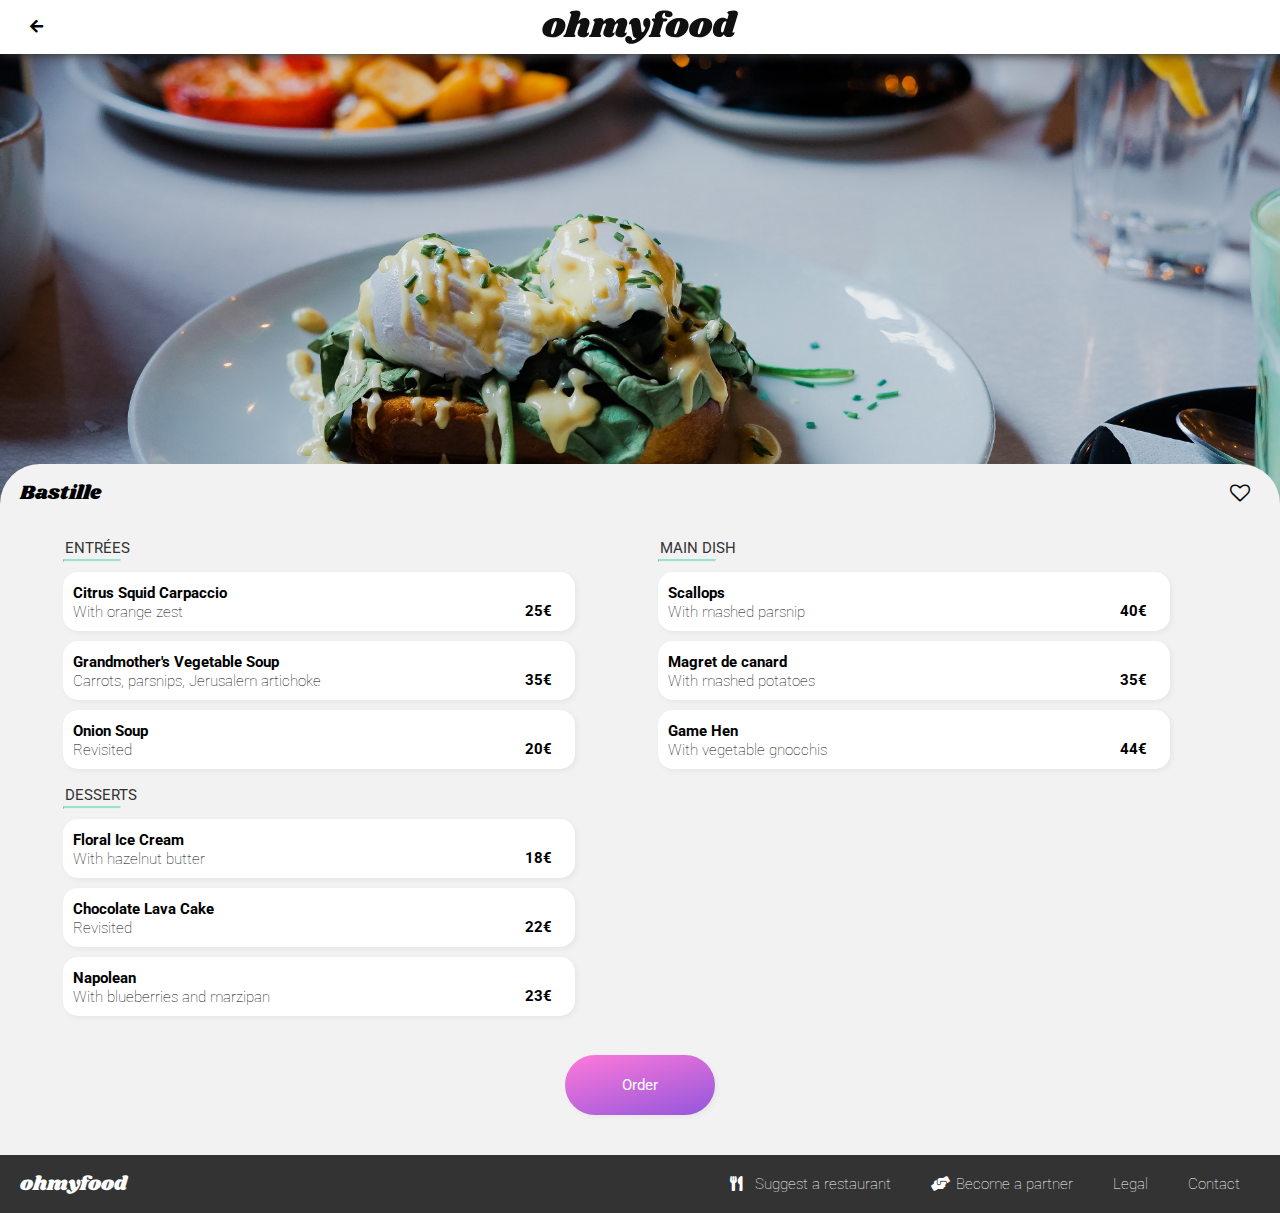
==== commit 494b6b54: "correction" ====
--- a/bastille.html
+++ b/bastille.html
@@ -25,7 +25,7 @@
 					    	<i class="fa fa-heart-o" aria-hidden="true"></i>
 					    </a>
 					</li>
-				</ul>plat__choix plat__choix--3
+				</ul>
 			</div>
 		</div>
 	</section>
--- a/css/style.css
+++ b/css/style.css
@@ -1 +1 @@
-﻿html{font-size:62.5%}body{box-sizing:border-box;background:#fff}body{font-family:"Roboto",sans-serif;color:#000;font-size:1.5rem;font-weight:100;line-height:1.8rem}h1{font-family:"Shrikhand",cursive;color:#fff;font-size:2rem;font-weight:400}h2{font-family:"Roboto",sans-serif;color:#000;font-weight:700}h3{font-family:"Roboto",sans-serif;color:#000;font-weight:700;font-size:1.8rem;line-height:1.2rem}.loc-container__city{font-family:"Roboto",sans-serif;color:#000;font-weight:400;font-size:1.5rem;line-height:1.2rem}.manual-list{font-weight:400}.btn{font-family:"Roboto",sans-serif;color:#fff;font-weight:400;font-size:1.5rem}.footer a{color:#fff}legend{font-family:"Roboto",sans-serif;text-transform:uppercase;color:#333;font-weight:400;font-size:1.5rem;line-height:1.2rem}strong{font-weight:700;line-height:2rem}.icon-list{color:gray;font-size:2rem}.icon-fav{font-size:2rem;cursor:pointer}.restaurant-prev-img__badge{font-family:"Roboto",sans-serif;color:#2c9c81;font-weight:400;font-size:1.5rem;line-height:1.2rem}.loader-container .paragraph{font-family:"Roboto",sans-serif;color:#fff;font-weight:400;font-size:1.5rem;line-height:1.2rem}body{background-color:#fff}.loc{background-color:#d9d9d9}.hero-home,.restaurant{background-color:#f2f2f2}footer{background-color:#333}.hero-container{background-color:#f2f2f2}.menu{background-color:#f2f2f2}body{margin:0}.loc,h1,footer{padding:1rem;margin:0}.loc-container>*{padding:1rem;margin:0}section{padding:4rem 2rem}h1,h2,h3,p,span,header{padding:1rem}footer ul{padding:0 1rem}ul{margin:0;list-style:none}a{text-decoration:none}@media screen and (min-width: 700px){.manual-list{display:grid;grid-template-columns:repeat(3, 1fr);grid-auto-rows:minmax(20rem, auto);padding:4rem 2rem}}@media screen and (min-width: 700px){.manual-list__item{flex-direction:column;justify-content:space-around}}@media screen and (min-width: 700px){.manual-list__item>.list-style{top:-1.5rem}}@media screen and (min-width: 700px){.manual-list__item>i{font-size:4rem}}@media screen and (min-width: 700px){.restaurant-grid{display:grid;grid-template-columns:repeat(2, 1fr);grid-gap:1rem;grid-auto-rows:minmax(100px, auto)}}.restaurant-grid .restaurant-prev--1{grid-column:1;grid-row:1}.restaurant-grid .restaurant-prev--2{grid-column:2;grid-row:1}.restaurant-grid .restaurant-prev--3{grid-column:1;grid-row:2}.restaurant-grid .restaurant-prev--4{grid-column:2;grid-row:2}@media screen and (min-width: 700px){.menu-form{display:grid;grid-template-columns:repeat(2, 1fr);grid-gap:10px;grid-auto-rows:minmax(100px, auto);margin:0 4rem}}.menu-form .btn{grid-column:1/3;grid-row:3}@media screen and (min-width: 700px){.menu-form label{width:40vw}}@media screen and (min-width: 1200px){.menu-form label{width:40vw}}@media screen and (min-width: 1200px){.footer{display:flex;justify-content:space-between}}@media screen and (min-width: 1200px){.footer ul{display:flex;justify-content:flex-start;margin:0}}@media screen and (min-width: 1200px){.footer ul li{padding:1rem 2rem;margin:0}}.btn{background-image:linear-gradient(-15deg, #9356DC, #ff79DA);text-align:center;border-radius:3rem;border:none;padding:1.5rem 2rem;color:#fff;cursor:pointer;box-shadow:.2rem .2rem .5rem #e6e6e6}.btn:hover{box-shadow:.2rem .2rem 1rem #333;background-image:linear-gradient(-15deg, #9e67e0, #ff8de0)}.icon-fill-hover{position:relative;padding:0}.icon-fill-hover .icon-fill-hover__item{position:relative;list-style:none;cursor:pointer}.icon-fill-hover .icon-fill-hover__item a{text-decoration:none;pointer-events:none}.icon-fill-hover .icon-fill-hover__item a .fa{font-size:2rem;color:#000;z-index:0;position:relative}.icon-fill-hover .icon-fill-hover__item::before{font-family:fontAwesome;position:absolute;top:.1rem;left:0rem;z-index:1;height:0;font-size:2rem;overflow:hidden;transition:.5s ease-in-out;content:"";background-image:linear-gradient(-15deg, #9356DC, #ff79DA);-webkit-background-clip:text;-moz-background-clip:text;background-clip:text;-webkit-text-fill-color:transparent}.icon-fill-hover .icon-fill-hover__item:hover::before{height:100%}.hero{padding:4rem 0 0}@media screen and (min-width: 700px){.hero{padding:25rem 0 0}}.hero-home{padding:2rem 0 5rem}@media screen and (min-width: 700px){.hero-home{padding:8rem}}.hero-container{border-radius:4rem 4rem 0 0}.hero-container__title{color:#000;padding:2rem}.hero-container>.hero-title{display:flex;justify-content:space-between;align-items:center;margin-top:16rem;position:relative}.hero-container i{margin-right:3rem}.hero--thefullpalette,.restaurant-prev-img--thefullpalette{background:url("../public/img/restaurants/fullpalette.jpg") no-repeat center;background-size:cover}.hero--theenchantedplate,.restaurant-prev-img--theenchantedplate{background:url("../public/img/restaurants/enchantedplate.jpg") no-repeat center;background-size:cover}.hero--bastille,.restaurant-prev-img--bastille{background:url("../public/img/restaurants/bastille.jpg") no-repeat center;background-size:cover}.hero--legourmand,.restaurant-prev-img--legourmand{background:url("../public/img/restaurants/gourmand.jpg") no-repeat center;background-size:cover}.header{display:flex;justify-content:center;align-items:center;position:relative;box-shadow:.1rem .1rem 1rem #333}.header a{position:absolute;left:3rem;color:#000}fieldset{border:none}fieldset legend{margin-top:2rem}input[type=submit]{width:15rem;margin:2rem auto;display:block}input[type=radio]{opacity:0;margin:0}label{display:flex;justify-content:flex-start;align-items:flex-end;height:59px;margin:1rem 0 0;cursor:pointer;border-radius:1.5rem;background-color:#fff;box-shadow:.2rem .2rem .5rem #e6e6e6;position:relative;overflow:hidden}label>span{margin:0;font-weight:100}label:hover>.checkmark{transform:translateX(0);transition:500ms linear}label:hover>.checkmark>.fas{transform:rotate(1turn);transition:500ms 100ms}label:hover .menu-title{width:55vw;transition:500ms ease-in-out}@media screen and (min-width: 700px){label:hover .menu-title{width:25vw}}@media screen and (min-width: 1200px){label:hover .menu-title{width:30vw}}.checkmark{position:absolute;right:0;top:0;border-radius:0 1.5rem 1.5rem 0;background-color:#99e2d0;color:#fff;height:59px;width:3rem;transform:translateX(5rem)}.checkmark .fas{padding:1.5rem .8rem}.menu-title{width:65vw;overflow:hidden;white-space:nowrap;text-overflow:ellipsis}@keyframes appear{0%{opacity:0;transform:translateY(10px)}50%{opacity:.5}100%{opacity:1;transform:translateY(0px)}}form .entree__choix{animation:appear 1000ms backwards}form .entree__choix--1{animation-delay:250ms}form .entree__choix--2{animation-delay:500ms}form .entree__choix--3{animation-delay:750ms}form .entree__choix--4{animation-delay:1000ms}form .plat__choix{animation:appear 1000ms backwards}form .plat__choix--1{animation-delay:250ms}form .plat__choix--2{animation-delay:500ms}form .plat__choix--3{animation-delay:750ms}form .plat__choix--4{animation-delay:1000ms}form .dessert__choix{animation:appear 1000ms backwards}form .dessert__choix--1{animation-delay:250ms}form .dessert__choix--2{animation-delay:500ms}form .dessert__choix--3{animation-delay:750ms}form .dessert__choix--4{animation-delay:1000ms}footer i{margin-right:1rem;width:1.5rem}footer ul,footer li{margin-top:1rem}.header,.hero-home,.loc{text-align:center}.manual-list{list-style:none;padding:0}.manual-list__item{display:flex;align-items:center;background-color:#f2f2f2;padding:2rem;margin:2rem 1rem;position:relative;border-radius:2.5rem;box-shadow:.5rem .5rem .5rem #e6e6e6}.manual-list__item>.list-style{background-color:#9356dc;color:#fff;border-radius:3rem;width:2rem;padding:.5rem;text-align:center;margin:0;position:absolute}@media screen and (max-width: 700px){.manual-list__item>.list-style{left:-1.5rem}}.manual-list__item>i{margin:1rem}.manual-list__item:nth-child(3){background-color:#e4d5f6}.manual-list__item:nth-child(3) i{color:#9356dc}.loc-icon{margin-right:1rem}.restaurant-prev{border-radius:3rem;box-shadow:.2rem .2rem .5rem #e6e6e6;background-color:#fff;margin:1rem}.restaurant-prev-img{height:18rem;border-radius:2rem 2rem 0 0}@media screen and (min-width: 1200px){.restaurant-prev-img{height:32rem}}.restaurant-prev-desc{padding:1rem;display:flex;justify-content:space-between;align-items:center}.restaurant-prev .restaurant-prev-desc-txt__title{margin:.5rem;padding:0}.restaurant-prev .restaurant-prev-desc-txt__city{margin:.5rem;padding:0}.restaurant-prev-img__badge{float:right;background-color:#99e2d0;padding:1rem 3rem;margin:2rem;border-radius:.25rem}@keyframes lds-spinner{0%{opacity:1}100%{opacity:0}}@keyframes loader-container{0%{background:#9356dc}100%{opacity:0;z-index:-1}}.lds-spinner{position:relative;width:8rem;margin:auto;padding:40vh 14rem 4rem}.lds-spinner .bar{transform-origin:40px 40px;animation:lds-spinner 1200ms linear reverse infinite}.lds-spinner .bar--1{animation-delay:100ms;transform:rotate(30deg)}.lds-spinner .bar--2{animation-delay:200ms;transform:rotate(60deg)}.lds-spinner .bar--3{animation-delay:300ms;transform:rotate(90deg)}.lds-spinner .bar--4{animation-delay:400ms;transform:rotate(120deg)}.lds-spinner .bar--5{animation-delay:500ms;transform:rotate(150deg)}.lds-spinner .bar--6{animation-delay:600ms;transform:rotate(180deg)}.lds-spinner .bar--7{animation-delay:700ms;transform:rotate(210deg)}.lds-spinner .bar--8{animation-delay:800ms;transform:rotate(240deg)}.lds-spinner .bar--9{animation-delay:900ms;transform:rotate(270deg)}.lds-spinner .bar--10{animation-delay:1000ms;transform:rotate(300deg)}.lds-spinner .bar--11{animation-delay:1100ms;transform:rotate(330deg)}.lds-spinner .bar--12{animation-delay:1200ms;transform:rotate(360deg)}.loader-container{width:100vw;position:absolute;z-index:1;background-color:#9356dc;top:0;bottom:0;animation:loader-container 500ms 2400ms forwards}.loader-container .paragraph{width:18rem;margin:5rem auto}.lds-spinner .bar:after{content:" ";display:block;position:absolute;top:3px;left:37px;width:6px;height:18px;border-radius:2rem;background:#fff}.menu{padding:2rem 1rem}.menu hr{border-top:.2rem solid #99e2d0;color:#99e2d0;width:10%;margin:0}/*# sourceMappingURL=style.css.map */
+﻿html{font-size:62.5%}body{box-sizing:border-box;background:#fff}body{font-family:"Roboto",sans-serif;color:#000;font-size:1.5rem;font-weight:100;line-height:1.8rem}h1{font-family:"Shrikhand",cursive;color:#fff;font-size:2rem;font-weight:400}h2{font-family:"Roboto",sans-serif;color:#000;font-weight:700}h3{font-family:"Roboto",sans-serif;color:#000;font-weight:700;font-size:1.8rem;line-height:1.2rem}.loc-container__city{font-family:"Roboto",sans-serif;color:#000;font-weight:400;font-size:1.5rem;line-height:1.2rem}.manual-list{font-weight:400}.btn{font-family:"Roboto",sans-serif;color:#fff;font-weight:400;font-size:1.5rem}.footer a{color:#fff}legend{font-family:"Roboto",sans-serif;text-transform:uppercase;color:#333;font-weight:400;font-size:1.5rem;line-height:1.2rem}strong{font-weight:700;line-height:2rem}.icon-list{color:gray;font-size:2rem}.icon-fav{font-size:2rem;cursor:pointer}.restaurant-prev-img__badge{font-family:"Roboto",sans-serif;color:#2c9c81;font-weight:400;font-size:1.5rem;line-height:1.2rem}.loader-container .paragraph{font-family:"Roboto",sans-serif;color:#fff;font-weight:400;font-size:1.5rem;line-height:1.2rem}body{background-color:#fff}.loc{background-color:#d9d9d9}.hero-home,.restaurant{background-color:#f2f2f2}footer{background-color:#333}.hero-container{background-color:#f2f2f2}.menu{background-color:#f2f2f2}body{margin:0}.loc,h1,footer{padding:1rem;margin:0}.loc-container>*{padding:1rem;margin:0}section{padding:4rem 2rem}h1,h2,h3,p,span,header{padding:1rem}footer ul{padding:0 1rem}ul{margin:0;list-style:none}a{text-decoration:none}@media screen and (min-width: 700px){.manual-list{display:grid;grid-template-columns:repeat(3, 1fr);grid-auto-rows:minmax(20rem, auto);padding:4rem 2rem}}@media screen and (min-width: 700px){.manual-list__item{flex-direction:column;justify-content:space-around}}@media screen and (min-width: 700px){.manual-list__item>.list-style{top:-1.5rem}}@media screen and (min-width: 700px){.manual-list__item>i{font-size:4rem}}@media screen and (min-width: 700px){.restaurant-grid{display:grid;grid-template-columns:repeat(2, 1fr);grid-gap:1rem;grid-auto-rows:minmax(100px, auto)}}.restaurant-grid .restaurant-prev--1{grid-column:1;grid-row:1}.restaurant-grid .restaurant-prev--2{grid-column:2;grid-row:1}.restaurant-grid .restaurant-prev--3{grid-column:1;grid-row:2}.restaurant-grid .restaurant-prev--4{grid-column:2;grid-row:2}@media screen and (min-width: 700px){.menu-form{display:grid;grid-template-columns:repeat(2, 1fr);grid-gap:10px;grid-auto-rows:minmax(100px, auto);margin:0 4rem}}.menu-form .btn{grid-column:1/3;grid-row:3}@media screen and (min-width: 700px){.menu-form label{width:40vw}}@media screen and (min-width: 1200px){.menu-form label{width:40vw}}@media screen and (min-width: 1200px){.footer{display:flex;justify-content:space-between}}@media screen and (min-width: 1200px){.footer ul{display:flex;justify-content:flex-start;margin:0}}@media screen and (min-width: 1200px){.footer ul li{padding:1rem 2rem;margin:0}}.btn{background-image:linear-gradient(-15deg, #9356DC, #ff79DA);text-align:center;border-radius:3rem;border:none;padding:1.5rem 2rem;color:#fff;cursor:pointer;box-shadow:.2rem .2rem .5rem #e6e6e6}.btn:hover{box-shadow:.2rem .2rem 1rem #333;background-image:linear-gradient(-15deg, #9e67e0, #ff8de0)}.icon-fill-hover{position:relative;padding:0}.icon-fill-hover .icon-fill-hover__item{position:relative;list-style:none;cursor:pointer}.icon-fill-hover .icon-fill-hover__item a{text-decoration:none;pointer-events:none}.icon-fill-hover .icon-fill-hover__item a .fa{font-size:2rem;color:#000;z-index:0;position:relative}.icon-fill-hover .icon-fill-hover__item::before{font-family:fontAwesome;position:absolute;top:.1rem;left:0rem;z-index:1;height:0;font-size:2rem;overflow:hidden;transition:.5s ease-in-out;content:"";background-image:linear-gradient(-15deg, #9356DC, #ff79DA);-webkit-background-clip:text;-moz-background-clip:text;background-clip:text;-webkit-text-fill-color:transparent}.icon-fill-hover .icon-fill-hover__item:hover::before{height:100%}.hero{padding:4rem 0 0}@media screen and (min-width: 700px){.hero{padding:25rem 0 0}}.hero-home{padding:2rem 0 5rem}@media screen and (min-width: 700px){.hero-home{padding:8rem}}.hero-container{border-radius:4rem 4rem 0 0}.hero-container__title{color:#000;padding:2rem}.hero-container>.hero-title{display:flex;justify-content:space-between;align-items:center;margin-top:16rem;position:relative}.hero-container i{margin-right:3rem}.hero--thefullpalette,.restaurant-prev-img--thefullpalette{background:url("../public/img/restaurants/fullpalette.jpg") no-repeat center;background-size:cover}.hero--theenchantedplate,.restaurant-prev-img--theenchantedplate{background:url("../public/img/restaurants/enchantedplate.jpg") no-repeat center;background-size:cover}.hero--bastille,.restaurant-prev-img--bastille{background:url("../public/img/restaurants/bastille.jpg") no-repeat center;background-size:cover}.hero--legourmand,.restaurant-prev-img--legourmand{background:url("../public/img/restaurants/gourmand.jpg") no-repeat center;background-size:cover}.header{display:flex;justify-content:center;align-items:center;position:relative;box-shadow:.1rem .1rem 1rem #333}.header a{position:absolute;left:3rem;color:#000}fieldset{border:none}fieldset legend{margin-top:2rem}input[type=submit]{width:15rem;margin:2rem auto;display:block}input[type=radio]{opacity:0;margin:0}label{display:flex;justify-content:flex-start;align-items:flex-end;height:59px;margin:1rem 0 0;cursor:pointer;border-radius:1.5rem;background-color:#fff;box-shadow:.2rem .2rem .5rem #e6e6e6;position:relative;overflow:hidden}label>span{margin:0;font-weight:100}label:hover>.checkmark{transform:translateX(0);transition:500ms linear}label:hover>.checkmark>.fas{transform:rotate(1turn);transition:500ms 100ms}label:hover .menu-title{width:55vw;transition:500ms ease-in-out}@media screen and (min-width: 700px){label:hover .menu-title{width:25vw}}@media screen and (min-width: 1200px){label:hover .menu-title{width:30vw}}.checkmark{position:absolute;right:0;top:0;border-radius:0 1.5rem 1.5rem 0;background-color:#99e2d0;color:#fff;height:59px;width:3rem;transform:translateX(5rem)}.checkmark .fas{padding:1.5rem .8rem}.menu-title{width:65vw;overflow:hidden;white-space:nowrap;text-overflow:ellipsis}@keyframes appear{0%{opacity:0;transform:translateY(10px)}50%{opacity:.5}100%{opacity:1;transform:translateY(0px)}}form .entree__choix{animation:appear 1000ms backwards}form .entree__choix--1{animation-delay:250ms}form .entree__choix--2{animation-delay:500ms}form .entree__choix--3{animation-delay:750ms}form .entree__choix--4{animation-delay:1000ms}form .plat__choix{animation:appear 1000ms backwards}form .plat__choix--1{animation-delay:250ms}form .plat__choix--2{animation-delay:500ms}form .plat__choix--3{animation-delay:750ms}form .plat__choix--4{animation-delay:1000ms}form .dessert__choix{animation:appear 1000ms backwards}form .dessert__choix--1{animation-delay:250ms}form .dessert__choix--2{animation-delay:500ms}form .dessert__choix--3{animation-delay:750ms}form .dessert__choix--4{animation-delay:1000ms}footer i{margin-right:1rem;width:1.5rem}footer ul,footer li{margin-top:1rem}.header,.hero-home,.loc{text-align:center}.manual-list{list-style:none;padding:0}.manual-list__item{display:flex;align-items:center;background-color:#f2f2f2;padding:2rem;margin:2rem 1rem;position:relative;border-radius:2.5rem;box-shadow:.5rem .5rem .5rem #e6e6e6}.manual-list__item>.list-style{background-color:#9356dc;color:#fff;border-radius:3rem;width:2rem;padding:.5rem;text-align:center;margin:0;position:absolute}@media screen and (max-width: 700px){.manual-list__item>.list-style{left:-1.5rem}}.manual-list__item>i{margin:1rem}.manual-list__item:nth-child(3){background-color:#e4d5f6}.manual-list__item:nth-child(3) i{color:#9356dc}.loc-icon{margin-right:1rem}.restaurant-prev{border-radius:3rem;box-shadow:.2rem .2rem .5rem #e6e6e6;background-color:#fff;margin:1rem}.restaurant-prev-img{height:18rem;border-radius:2rem 2rem 0 0}@media screen and (min-width: 1200px){.restaurant-prev-img{height:32rem}}.restaurant-prev-desc{padding:1rem;display:flex;justify-content:space-between;align-items:center}.restaurant-prev .restaurant-prev-desc-txt__title{margin:.5rem;padding:0}.restaurant-prev .restaurant-prev-desc-txt__city{margin:.5rem;padding:0}.restaurant-prev-img__badge{float:right;background-color:#99e2d0;padding:1rem 3rem;margin:2rem;border-radius:.25rem}@keyframes lds-spinner{0%{opacity:1}100%{opacity:0}}@keyframes loader-container{0%{background:#9356dc}100%{opacity:0;z-index:-1}}.lds-spinner{position:relative;width:8rem;margin:auto;padding:40vh 14rem 4rem}.lds-spinner .bar{transform-origin:40px 40px;animation:lds-spinner 1200ms linear reverse infinite}.lds-spinner .bar--1{animation-delay:100ms;transform:rotate(30deg)}.lds-spinner .bar--2{animation-delay:200ms;transform:rotate(60deg)}.lds-spinner .bar--3{animation-delay:300ms;transform:rotate(90deg)}.lds-spinner .bar--4{animation-delay:400ms;transform:rotate(120deg)}.lds-spinner .bar--5{animation-delay:500ms;transform:rotate(150deg)}.lds-spinner .bar--6{animation-delay:600ms;transform:rotate(180deg)}.lds-spinner .bar--7{animation-delay:700ms;transform:rotate(210deg)}.lds-spinner .bar--8{animation-delay:800ms;transform:rotate(240deg)}.lds-spinner .bar--9{animation-delay:900ms;transform:rotate(270deg)}.lds-spinner .bar--10{animation-delay:1000ms;transform:rotate(300deg)}.lds-spinner .bar--11{animation-delay:1100ms;transform:rotate(330deg)}.lds-spinner .bar--12{animation-delay:1200ms;transform:rotate(360deg)}.loader-container{position:absolute;z-index:1;background-color:#9356dc;top:0;bottom:0;right:0;left:0;animation:loader-container 500ms 2400ms forwards}.loader-container .paragraph{width:18rem;margin:5rem auto}.lds-spinner .bar:after{content:" ";display:block;position:absolute;top:3px;left:37px;width:6px;height:18px;border-radius:2rem;background:#fff}.menu{padding:2rem 1rem}.menu hr{border-top:.2rem solid #99e2d0;color:#99e2d0;width:10%;margin:0}/*# sourceMappingURL=style.css.map */
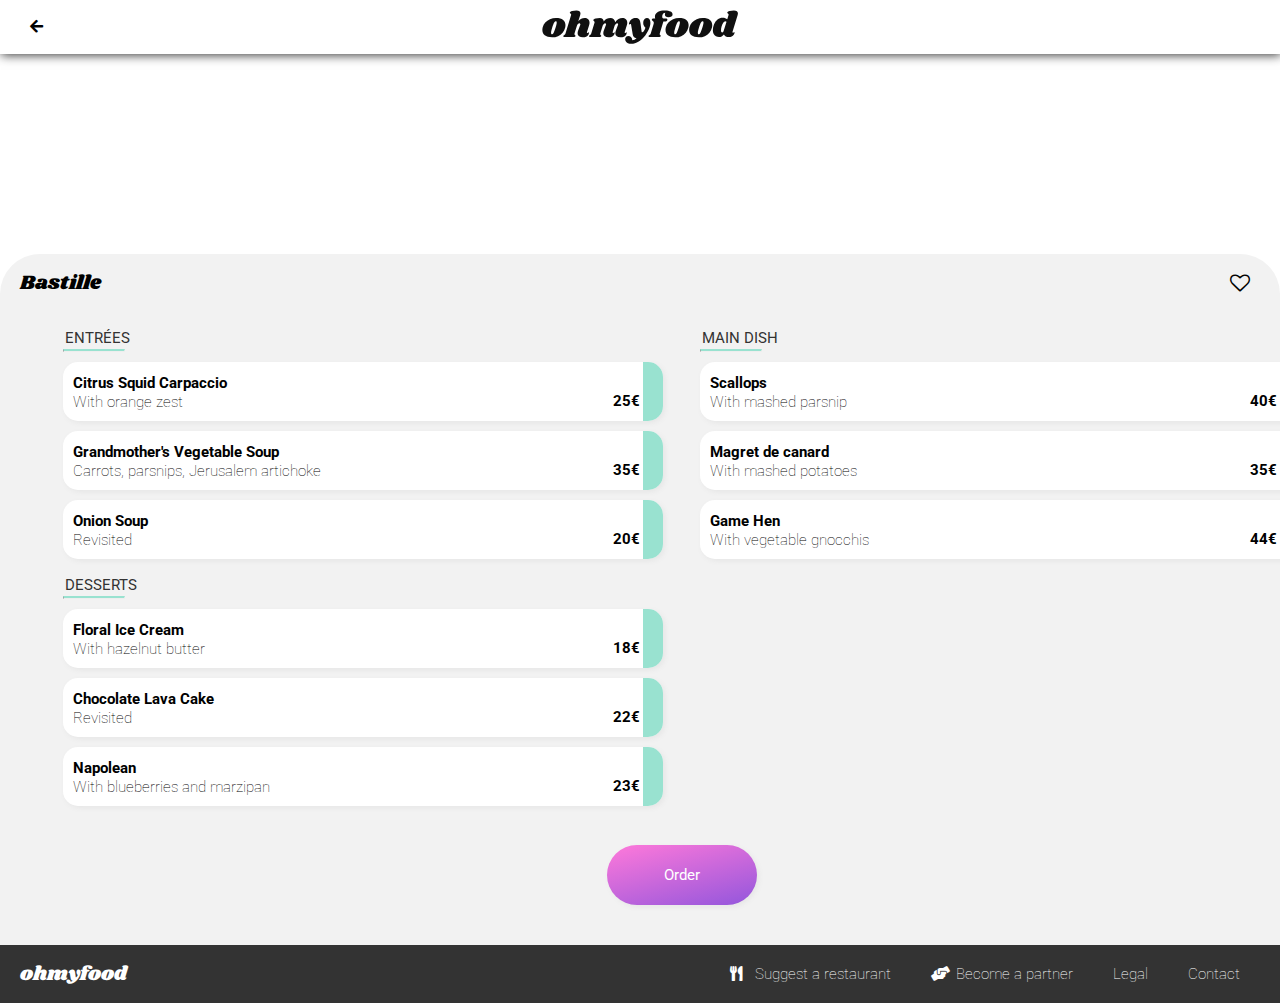
==== commit e6d1f653: "prefixed" ====
--- a/bastille.html
+++ b/bastille.html
@@ -8,6 +8,7 @@
     <link rel="stylesheet" href="https://use.fontawesome.com/releases/v5.7.1/css/all.css">
     <link rel="stylesheet" href="https://stackpath.bootstrapcdn.com/font-awesome/4.7.0/css/font-awesome.min.css">
     <link rel="stylesheet" href="css/style.css">
+    <link rel="stylesheet" href="css/prefixed/style.css">
     <title>Oh my food !: Bastille</title>
 </head>
 <body>
--- a/css/prefixed/style.css
+++ b/css/prefixed/style.css
@@ -0,0 +1,3 @@
+html{font-size:62.5%}body{-webkit-box-sizing:border-box;box-sizing:border-box;background:#fff}body{font-family:"Roboto",sans-serif;color:#000;font-size:1.5rem;font-weight:100;line-height:1.8rem}h1{font-family:"Shrikhand",cursive;color:#fff;font-size:2rem;font-weight:400}h2{font-family:"Roboto",sans-serif;color:#000;font-weight:700}h3{font-family:"Roboto",sans-serif;color:#000;font-weight:700;font-size:1.8rem;line-height:1.2rem}.loc-container__city{font-family:"Roboto",sans-serif;color:#000;font-weight:400;font-size:1.5rem;line-height:1.2rem}.manual-list{font-weight:400}.btn{font-family:"Roboto",sans-serif;color:#fff;font-weight:400;font-size:1.5rem}.footer a{color:#fff}legend{font-family:"Roboto",sans-serif;text-transform:uppercase;color:#333;font-weight:400;font-size:1.5rem;line-height:1.2rem}strong{font-weight:700;line-height:2rem}.icon-list{color:gray;font-size:2rem}.icon-fav{font-size:2rem;cursor:pointer}.restaurant-prev-img__badge{font-family:"Roboto",sans-serif;color:#2c9c81;font-weight:400;font-size:1.5rem;line-height:1.2rem}.loader-container .paragraph{font-family:"Roboto",sans-serif;color:#fff;font-weight:400;font-size:1.5rem;line-height:1.2rem}body{background-color:#fff}.loc{background-color:#d9d9d9}.hero-home,.restaurant{background-color:#f2f2f2}footer{background-color:#333}.hero-container{background-color:#f2f2f2}.menu{background-color:#f2f2f2}body{margin:0}.loc,h1,footer{padding:1rem;margin:0}.loc-container>*{padding:1rem;margin:0}section{padding:4rem 2rem}h1,h2,h3,p,header{padding:1rem}footer ul{padding:0 1rem}ul{margin:0;list-style:none}a{text-decoration:none}@media screen and (min-width: 700px){.manual-list{display:grid;grid-template-columns:repeat(3, 1fr);grid-auto-rows:minmax(20rem, auto);padding:4rem 2rem}}@media screen and (min-width: 700px){.manual-list__item{-webkit-box-orient:vertical;-webkit-box-direction:normal;-ms-flex-direction:column;flex-direction:column;-ms-flex-pack:distribute;justify-content:space-around}}@media screen and (min-width: 700px){.manual-list__item>.list-style{top:-1.5rem}}@media screen and (min-width: 700px){.manual-list__item>i{font-size:4rem}}@media screen and (min-width: 700px){.restaurant-grid ul{display:grid;grid-template-columns:repeat(2, 1fr);grid-gap:1rem;grid-auto-rows:minmax(100px, auto)}}.restaurant-grid ul .restaurant-prev--1{grid-column:1;grid-row:1}.restaurant-grid ul .restaurant-prev--2{grid-column:2;grid-row:1}.restaurant-grid ul .restaurant-prev--3{grid-column:1;grid-row:2}.restaurant-grid ul .restaurant-prev--4{grid-column:2;grid-row:2}@media screen and (min-width: 700px){.menu-form{display:grid;grid-template-columns:repeat(2, 1fr);grid-gap:10px;grid-auto-rows:minmax(100px, auto);margin:0 4rem}}.menu-form .btn{grid-column:1/3;grid-row:3}@media screen and (min-width: 700px){.menu-form label{width:33rem}}@media screen and (min-width: 1200px){.menu-form label{width:60rem}}@media screen and (min-width: 1200px){.footer{display:-webkit-box;display:-ms-flexbox;display:flex;-webkit-box-pack:justify;-ms-flex-pack:justify;justify-content:space-between}}@media screen and (min-width: 1200px){.footer ul{display:-webkit-box;display:-ms-flexbox;display:flex;-webkit-box-pack:start;-ms-flex-pack:start;justify-content:flex-start;margin:0}}@media screen and (min-width: 1200px){.footer ul li{padding:1rem 2rem;margin:0}}.btn{background-image:-o-linear-gradient(105deg, #9356DC, #ff79DA);background-image:linear-gradient(-15deg, #9356DC, #ff79DA);border-radius:3rem;border:none;padding:1.5rem 2rem;color:#fff;cursor:pointer;-webkit-box-shadow:.2rem .2rem .5rem #e6e6e6;box-shadow:.2rem .2rem .5rem #e6e6e6}.btn:hover{-webkit-box-shadow:.2rem .2rem 1rem #333;box-shadow:.2rem .2rem 1rem #333;background-image:-o-linear-gradient(105deg, #9e67e0, #ff8de0);background-image:linear-gradient(-15deg, #9e67e0, #ff8de0)}.icon-fill-hover{position:relative;padding:0}.icon-fill-hover .icon-fill-hover__item{position:relative;list-style:none;cursor:pointer}.icon-fill-hover .icon-fill-hover__item a{text-decoration:none}.icon-fill-hover .icon-fill-hover__item a .fa{font-size:2rem;color:#000;z-index:0;position:relative}.icon-fill-hover .icon-fill-hover__item::before{font-family:fontAwesome;position:absolute;top:.1rem;left:0rem;z-index:1;height:0;font-size:2rem;overflow:hidden;-webkit-transition:.5s ease-in-out;-o-transition:.5s ease-in-out;transition:.5s ease-in-out;content:"";background-image:-o-linear-gradient(105deg, #9356DC, #ff79DA);background-image:linear-gradient(-15deg, #9356DC, #ff79DA);-webkit-background-clip:text;-moz-background-clip:text;background-clip:text;-webkit-text-fill-color:transparent}.icon-fill-hover .icon-fill-hover__item:hover::before{height:100%}.hero{padding:4rem 0 0}.hero-home{padding:2rem 0 5rem}.hero-container{border-radius:4rem 4rem 0 0}.hero-container__title{color:#000;padding:2rem}.hero-container>.hero-title{display:-webkit-box;display:-ms-flexbox;display:flex;-webkit-box-pack:justify;-ms-flex-pack:justify;justify-content:space-between;-webkit-box-align:center;-ms-flex-align:center;align-items:center;margin-top:16rem;position:relative}.hero-container i{margin-right:3rem}.hero--thefullpalette,.restaurant-prev-img--thefullpalette{background:url("../public/img/restaurants/fullpalette.jpg") no-repeat center;background-size:cover}.hero--theenchantedplate,.restaurant-prev-img--theenchantedplate{background:url("../public/img/restaurants/enchantedplate.jpg") no-repeat center;background-size:cover}.hero--bastille,.restaurant-prev-img--bastille{background:url("../public/img/restaurants/bastille.jpg") no-repeat center;background-size:cover}.hero--legourmand,.restaurant-prev-img--legourmand{background:url("../public/img/restaurants/gourmand.jpg") no-repeat center;background-size:cover}.header{display:-webkit-box;display:-ms-flexbox;display:flex;-webkit-box-pack:center;-ms-flex-pack:center;justify-content:center;-webkit-box-align:center;-ms-flex-align:center;align-items:center;position:relative;-webkit-box-shadow:.1rem .1rem 1rem #333;box-shadow:.1rem .1rem 1rem #333}.header a{position:absolute;left:3rem;color:#000}fieldset{border:none}fieldset legend{margin-top:2rem}input[type=submit]{width:15rem;margin:2rem auto;display:block}input[type=radio]{opacity:0;margin:0}label{display:-webkit-box;display:-ms-flexbox;display:flex;-webkit-box-pack:start;-ms-flex-pack:start;justify-content:flex-start;-webkit-box-align:end;-ms-flex-align:end;align-items:flex-end;height:59px;margin:1rem 0 0;cursor:pointer;border-radius:1.5rem;background-color:#fff;-webkit-box-shadow:.2rem .2rem .5rem #e6e6e6;box-shadow:.2rem .2rem .5rem #e6e6e6;position:relative;overflow:hidden}label>p{margin:0;font-weight:100}label:hover>.checkmark{-webkit-transform:translateX(0);-ms-transform:translateX(0);transform:translateX(0);-webkit-transition:500ms linear;-o-transition:500ms linear;transition:500ms linear}label:hover>.checkmark>.fas{-webkit-transform:rotate(1turn);-ms-transform:rotate(1turn);transform:rotate(1turn);-webkit-transition:500ms 100ms;-o-transition:500ms 100ms;transition:500ms 100ms}label:hover .menu-title{width:55vw;-webkit-transition:500ms ease-in-out;-o-transition:500ms ease-in-out;transition:500ms ease-in-out}@media screen and (min-width: 700px){label:hover .menu-title{width:28vw}}@media screen and (min-width: 1200px){label:hover .menu-title{width:33vw}}.checkmark{position:absolute;right:0;top:0;border-radius:0 1.5rem 1.5rem 0;background-color:#99e2d0;color:#fff;height:59px;width:5rem;-webkit-transform:translateX(5rem);-ms-transform:translateX(5rem);transform:translateX(5rem)}.checkmark .fas{padding:2.4rem 1.8rem}.menu-title{width:65vw;overflow:hidden;white-space:nowrap;-o-text-overflow:ellipsis;text-overflow:ellipsis}@-webkit-keyframes appear{0%{opacity:0;-webkit-transform:translateY(10px);transform:translateY(10px)}50%{opacity:.5}100%{opacity:1;-webkit-transform:translateY(0px);transform:translateY(0px)}}@keyframes appear{0%{opacity:0;-webkit-transform:translateY(10px);transform:translateY(10px)}50%{opacity:.5}100%{opacity:1;-webkit-transform:translateY(0px);transform:translateY(0px)}}form .entree__choix{-webkit-animation:appear 1000ms backwards;animation:appear 1000ms backwards}form .entree__choix--1{-webkit-animation-delay:250ms;animation-delay:250ms}form .entree__choix--2{-webkit-animation-delay:500ms;animation-delay:500ms}form .entree__choix--3{-webkit-animation-delay:750ms;animation-delay:750ms}form .entree__choix--4{-webkit-animation-delay:1000ms;animation-delay:1000ms}form .plat__choix{-webkit-animation:appear 1000ms backwards;animation:appear 1000ms backwards}form .plat__choix--1{-webkit-animation-delay:250ms;animation-delay:250ms}form .plat__choix--2{-webkit-animation-delay:500ms;animation-delay:500ms}form .plat__choix--3{-webkit-animation-delay:750ms;animation-delay:750ms}form .plat__choix--4{-webkit-animation-delay:1000ms;animation-delay:1000ms}form .dessert__choix{-webkit-animation:appear 1000ms backwards;animation:appear 1000ms backwards}form .dessert__choix--1{-webkit-animation-delay:250ms;animation-delay:250ms}form .dessert__choix--2{-webkit-animation-delay:500ms;animation-delay:500ms}form .dessert__choix--3{-webkit-animation-delay:750ms;animation-delay:750ms}form .dessert__choix--4{-webkit-animation-delay:1000ms;animation-delay:1000ms}footer i{margin-right:1rem;width:1.5rem}footer ul,footer li{margin-top:1rem}.header,.hero-home,.loc{text-align:center}.manual-list{list-style:none;padding:0}.manual-list__item{display:-webkit-box;display:-ms-flexbox;display:flex;-webkit-box-align:center;-ms-flex-align:center;align-items:center;background-color:#f2f2f2;padding:2rem;margin:2rem 1rem;position:relative;border-radius:2.5rem;-webkit-box-shadow:.5rem .5rem .5rem #e6e6e6;box-shadow:.5rem .5rem .5rem #e6e6e6}.manual-list__item>.list-style{background-color:#9356dc;color:#fff;border-radius:3rem;width:2rem;padding:.5rem;text-align:center;margin:0;position:absolute}@media screen and (max-width: 700px){.manual-list__item>.list-style{left:-1.5rem}}.manual-list__item>i{margin:1rem}.manual-list__item:nth-child(3){background-color:#e4d5f6}.manual-list__item:nth-child(3) i{color:#9356dc}.loc-icon{margin-right:1rem}.restaurant-prev{border-radius:3rem;-webkit-box-shadow:.2rem .2rem .5rem #e6e6e6;box-shadow:.2rem .2rem .5rem #e6e6e6;background-color:#fff;margin:1rem}.restaurant-prev-img{height:18rem;border-radius:2rem 2rem 0 0}.restaurant-prev-desc{padding:1rem;display:-webkit-box;display:-ms-flexbox;display:flex;-webkit-box-pack:justify;-ms-flex-pack:justify;justify-content:space-between;-webkit-box-align:center;-ms-flex-align:center;align-items:center}.restaurant-prev .restaurant-prev-desc-txt__title{margin:.5rem;padding:0}.restaurant-prev .restaurant-prev-desc-txt__city{margin:.5rem;padding:0}.restaurant-prev-img__badge{float:right;background-color:#99e2d0;padding:1rem 3rem;margin:2rem;border-radius:.25rem}@-webkit-keyframes lds-spinner{0%{opacity:1}100%{opacity:0}}@keyframes lds-spinner{0%{opacity:1}100%{opacity:0}}@-webkit-keyframes loader-container{0%{background:#9356dc}100%{opacity:0;z-index:-1}}@keyframes loader-container{0%{background:#9356dc}100%{opacity:0;z-index:-1}}.lds-spinner{position:relative;width:8rem;margin:auto;padding:40vh 14rem 4rem}.lds-spinner .bar{-webkit-transform-origin:40px 40px;-ms-transform-origin:40px 40px;transform-origin:40px 40px;animation:lds-spinner 1200ms linear reverse infinite}.lds-spinner .bar--1{-webkit-animation-delay:100ms;animation-delay:100ms;-webkit-transform:rotate(30deg);-ms-transform:rotate(30deg);transform:rotate(30deg)}.lds-spinner .bar--2{-webkit-animation-delay:200ms;animation-delay:200ms;-webkit-transform:rotate(60deg);-ms-transform:rotate(60deg);transform:rotate(60deg)}.lds-spinner .bar--3{-webkit-animation-delay:300ms;animation-delay:300ms;-webkit-transform:rotate(90deg);-ms-transform:rotate(90deg);transform:rotate(90deg)}.lds-spinner .bar--4{-webkit-animation-delay:400ms;animation-delay:400ms;-webkit-transform:rotate(120deg);-ms-transform:rotate(120deg);transform:rotate(120deg)}.lds-spinner .bar--5{-webkit-animation-delay:500ms;animation-delay:500ms;-webkit-transform:rotate(150deg);-ms-transform:rotate(150deg);transform:rotate(150deg)}.lds-spinner .bar--6{-webkit-animation-delay:600ms;animation-delay:600ms;-webkit-transform:rotate(180deg);-ms-transform:rotate(180deg);transform:rotate(180deg)}.lds-spinner .bar--7{-webkit-animation-delay:700ms;animation-delay:700ms;-webkit-transform:rotate(210deg);-ms-transform:rotate(210deg);transform:rotate(210deg)}.lds-spinner .bar--8{-webkit-animation-delay:800ms;animation-delay:800ms;-webkit-transform:rotate(240deg);-ms-transform:rotate(240deg);transform:rotate(240deg)}.lds-spinner .bar--9{-webkit-animation-delay:900ms;animation-delay:900ms;-webkit-transform:rotate(270deg);-ms-transform:rotate(270deg);transform:rotate(270deg)}.lds-spinner .bar--10{-webkit-animation-delay:1000ms;animation-delay:1000ms;-webkit-transform:rotate(300deg);-ms-transform:rotate(300deg);transform:rotate(300deg)}.lds-spinner .bar--11{-webkit-animation-delay:1100ms;animation-delay:1100ms;-webkit-transform:rotate(330deg);-ms-transform:rotate(330deg);transform:rotate(330deg)}.lds-spinner .bar--12{-webkit-animation-delay:1200ms;animation-delay:1200ms;-webkit-transform:rotate(360deg);-ms-transform:rotate(360deg);transform:rotate(360deg)}.loader-container{width:100vw;position:absolute;z-index:1;background-color:#9356dc;height:100vh;-webkit-animation:loader-container 500ms 2400ms forwards;animation:loader-container 500ms 2400ms forwards}.loader-container .paragraph{width:18rem;margin:5rem auto}.lds-spinner .bar:after{content:" ";display:block;position:absolute;top:3px;left:37px;width:6px;height:18px;border-radius:2rem;background:#fff}.menu{padding:2rem 1rem}.menu hr{border-top:.2rem solid #99e2d0;color:#99e2d0;width:10%;margin:0}
+
+/*# sourceMappingURL=[data-uri] */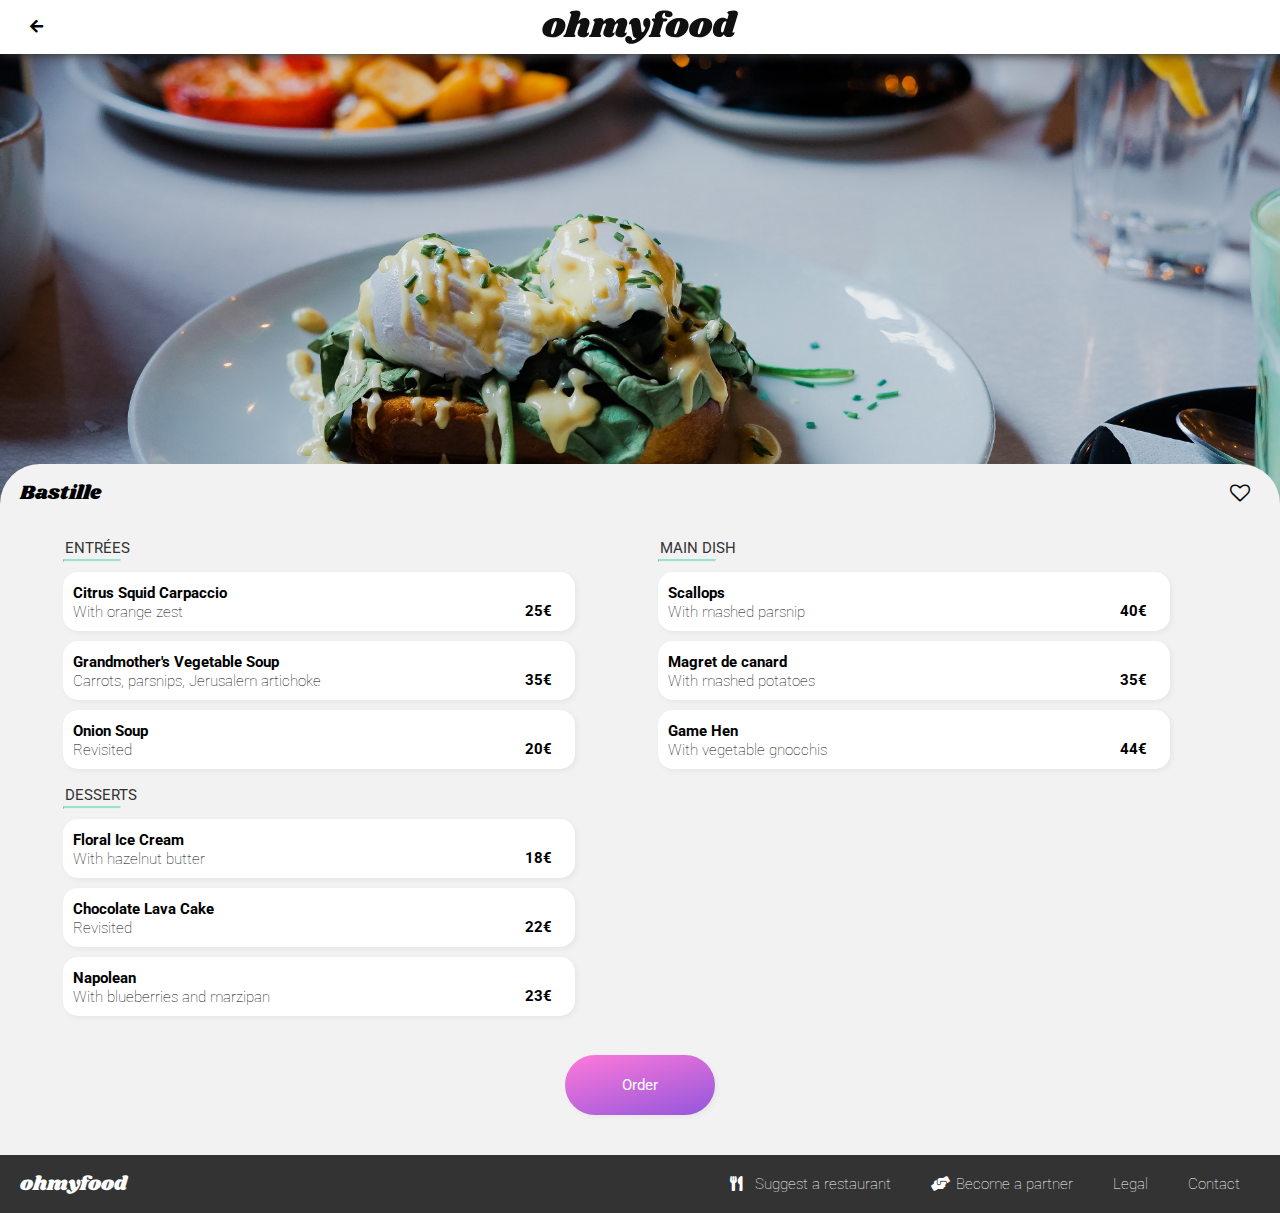
==== commit 1cd6a8fb: "prefixed" ====
--- a/bastille.html
+++ b/bastille.html
@@ -8,7 +8,6 @@
     <link rel="stylesheet" href="https://use.fontawesome.com/releases/v5.7.1/css/all.css">
     <link rel="stylesheet" href="https://stackpath.bootstrapcdn.com/font-awesome/4.7.0/css/font-awesome.min.css">
     <link rel="stylesheet" href="css/style.css">
-    <link rel="stylesheet" href="css/prefixed/style.css">
     <title>Oh my food !: Bastille</title>
 </head>
 <body>
--- a/css/style.css
+++ b/css/style.css
@@ -1 +1,2 @@
-﻿html{font-size:62.5%}body{box-sizing:border-box;background:#fff}body{font-family:"Roboto",sans-serif;color:#000;font-size:1.5rem;font-weight:100;line-height:1.8rem}h1{font-family:"Shrikhand",cursive;color:#fff;font-size:2rem;font-weight:400}h2{font-family:"Roboto",sans-serif;color:#000;font-weight:700}h3{font-family:"Roboto",sans-serif;color:#000;font-weight:700;font-size:1.8rem;line-height:1.2rem}.loc-container__city{font-family:"Roboto",sans-serif;color:#000;font-weight:400;font-size:1.5rem;line-height:1.2rem}.manual-list{font-weight:400}.btn{font-family:"Roboto",sans-serif;color:#fff;font-weight:400;font-size:1.5rem}.footer a{color:#fff}legend{font-family:"Roboto",sans-serif;text-transform:uppercase;color:#333;font-weight:400;font-size:1.5rem;line-height:1.2rem}strong{font-weight:700;line-height:2rem}.icon-list{color:gray;font-size:2rem}.icon-fav{font-size:2rem;cursor:pointer}.restaurant-prev-img__badge{font-family:"Roboto",sans-serif;color:#2c9c81;font-weight:400;font-size:1.5rem;line-height:1.2rem}.loader-container .paragraph{font-family:"Roboto",sans-serif;color:#fff;font-weight:400;font-size:1.5rem;line-height:1.2rem}body{background-color:#fff}.loc{background-color:#d9d9d9}.hero-home,.restaurant{background-color:#f2f2f2}footer{background-color:#333}.hero-container{background-color:#f2f2f2}.menu{background-color:#f2f2f2}body{margin:0}.loc,h1,footer{padding:1rem;margin:0}.loc-container>*{padding:1rem;margin:0}section{padding:4rem 2rem}h1,h2,h3,p,span,header{padding:1rem}footer ul{padding:0 1rem}ul{margin:0;list-style:none}a{text-decoration:none}@media screen and (min-width: 700px){.manual-list{display:grid;grid-template-columns:repeat(3, 1fr);grid-auto-rows:minmax(20rem, auto);padding:4rem 2rem}}@media screen and (min-width: 700px){.manual-list__item{flex-direction:column;justify-content:space-around}}@media screen and (min-width: 700px){.manual-list__item>.list-style{top:-1.5rem}}@media screen and (min-width: 700px){.manual-list__item>i{font-size:4rem}}@media screen and (min-width: 700px){.restaurant-grid{display:grid;grid-template-columns:repeat(2, 1fr);grid-gap:1rem;grid-auto-rows:minmax(100px, auto)}}.restaurant-grid .restaurant-prev--1{grid-column:1;grid-row:1}.restaurant-grid .restaurant-prev--2{grid-column:2;grid-row:1}.restaurant-grid .restaurant-prev--3{grid-column:1;grid-row:2}.restaurant-grid .restaurant-prev--4{grid-column:2;grid-row:2}@media screen and (min-width: 700px){.menu-form{display:grid;grid-template-columns:repeat(2, 1fr);grid-gap:10px;grid-auto-rows:minmax(100px, auto);margin:0 4rem}}.menu-form .btn{grid-column:1/3;grid-row:3}@media screen and (min-width: 700px){.menu-form label{width:40vw}}@media screen and (min-width: 1200px){.menu-form label{width:40vw}}@media screen and (min-width: 1200px){.footer{display:flex;justify-content:space-between}}@media screen and (min-width: 1200px){.footer ul{display:flex;justify-content:flex-start;margin:0}}@media screen and (min-width: 1200px){.footer ul li{padding:1rem 2rem;margin:0}}.btn{background-image:linear-gradient(-15deg, #9356DC, #ff79DA);text-align:center;border-radius:3rem;border:none;padding:1.5rem 2rem;color:#fff;cursor:pointer;box-shadow:.2rem .2rem .5rem #e6e6e6}.btn:hover{box-shadow:.2rem .2rem 1rem #333;background-image:linear-gradient(-15deg, #9e67e0, #ff8de0)}.icon-fill-hover{position:relative;padding:0}.icon-fill-hover .icon-fill-hover__item{position:relative;list-style:none;cursor:pointer}.icon-fill-hover .icon-fill-hover__item a{text-decoration:none;pointer-events:none}.icon-fill-hover .icon-fill-hover__item a .fa{font-size:2rem;color:#000;z-index:0;position:relative}.icon-fill-hover .icon-fill-hover__item::before{font-family:fontAwesome;position:absolute;top:.1rem;left:0rem;z-index:1;height:0;font-size:2rem;overflow:hidden;transition:.5s ease-in-out;content:"";background-image:linear-gradient(-15deg, #9356DC, #ff79DA);-webkit-background-clip:text;-moz-background-clip:text;background-clip:text;-webkit-text-fill-color:transparent}.icon-fill-hover .icon-fill-hover__item:hover::before{height:100%}.hero{padding:4rem 0 0}@media screen and (min-width: 700px){.hero{padding:25rem 0 0}}.hero-home{padding:2rem 0 5rem}@media screen and (min-width: 700px){.hero-home{padding:8rem}}.hero-container{border-radius:4rem 4rem 0 0}.hero-container__title{color:#000;padding:2rem}.hero-container>.hero-title{display:flex;justify-content:space-between;align-items:center;margin-top:16rem;position:relative}.hero-container i{margin-right:3rem}.hero--thefullpalette,.restaurant-prev-img--thefullpalette{background:url("../public/img/restaurants/fullpalette.jpg") no-repeat center;background-size:cover}.hero--theenchantedplate,.restaurant-prev-img--theenchantedplate{background:url("../public/img/restaurants/enchantedplate.jpg") no-repeat center;background-size:cover}.hero--bastille,.restaurant-prev-img--bastille{background:url("../public/img/restaurants/bastille.jpg") no-repeat center;background-size:cover}.hero--legourmand,.restaurant-prev-img--legourmand{background:url("../public/img/restaurants/gourmand.jpg") no-repeat center;background-size:cover}.header{display:flex;justify-content:center;align-items:center;position:relative;box-shadow:.1rem .1rem 1rem #333}.header a{position:absolute;left:3rem;color:#000}fieldset{border:none}fieldset legend{margin-top:2rem}input[type=submit]{width:15rem;margin:2rem auto;display:block}input[type=radio]{opacity:0;margin:0}label{display:flex;justify-content:flex-start;align-items:flex-end;height:59px;margin:1rem 0 0;cursor:pointer;border-radius:1.5rem;background-color:#fff;box-shadow:.2rem .2rem .5rem #e6e6e6;position:relative;overflow:hidden}label>span{margin:0;font-weight:100}label:hover>.checkmark{transform:translateX(0);transition:500ms linear}label:hover>.checkmark>.fas{transform:rotate(1turn);transition:500ms 100ms}label:hover .menu-title{width:55vw;transition:500ms ease-in-out}@media screen and (min-width: 700px){label:hover .menu-title{width:25vw}}@media screen and (min-width: 1200px){label:hover .menu-title{width:30vw}}.checkmark{position:absolute;right:0;top:0;border-radius:0 1.5rem 1.5rem 0;background-color:#99e2d0;color:#fff;height:59px;width:3rem;transform:translateX(5rem)}.checkmark .fas{padding:1.5rem .8rem}.menu-title{width:65vw;overflow:hidden;white-space:nowrap;text-overflow:ellipsis}@keyframes appear{0%{opacity:0;transform:translateY(10px)}50%{opacity:.5}100%{opacity:1;transform:translateY(0px)}}form .entree__choix{animation:appear 1000ms backwards}form .entree__choix--1{animation-delay:250ms}form .entree__choix--2{animation-delay:500ms}form .entree__choix--3{animation-delay:750ms}form .entree__choix--4{animation-delay:1000ms}form .plat__choix{animation:appear 1000ms backwards}form .plat__choix--1{animation-delay:250ms}form .plat__choix--2{animation-delay:500ms}form .plat__choix--3{animation-delay:750ms}form .plat__choix--4{animation-delay:1000ms}form .dessert__choix{animation:appear 1000ms backwards}form .dessert__choix--1{animation-delay:250ms}form .dessert__choix--2{animation-delay:500ms}form .dessert__choix--3{animation-delay:750ms}form .dessert__choix--4{animation-delay:1000ms}footer i{margin-right:1rem;width:1.5rem}footer ul,footer li{margin-top:1rem}.header,.hero-home,.loc{text-align:center}.manual-list{list-style:none;padding:0}.manual-list__item{display:flex;align-items:center;background-color:#f2f2f2;padding:2rem;margin:2rem 1rem;position:relative;border-radius:2.5rem;box-shadow:.5rem .5rem .5rem #e6e6e6}.manual-list__item>.list-style{background-color:#9356dc;color:#fff;border-radius:3rem;width:2rem;padding:.5rem;text-align:center;margin:0;position:absolute}@media screen and (max-width: 700px){.manual-list__item>.list-style{left:-1.5rem}}.manual-list__item>i{margin:1rem}.manual-list__item:nth-child(3){background-color:#e4d5f6}.manual-list__item:nth-child(3) i{color:#9356dc}.loc-icon{margin-right:1rem}.restaurant-prev{border-radius:3rem;box-shadow:.2rem .2rem .5rem #e6e6e6;background-color:#fff;margin:1rem}.restaurant-prev-img{height:18rem;border-radius:2rem 2rem 0 0}@media screen and (min-width: 1200px){.restaurant-prev-img{height:32rem}}.restaurant-prev-desc{padding:1rem;display:flex;justify-content:space-between;align-items:center}.restaurant-prev .restaurant-prev-desc-txt__title{margin:.5rem;padding:0}.restaurant-prev .restaurant-prev-desc-txt__city{margin:.5rem;padding:0}.restaurant-prev-img__badge{float:right;background-color:#99e2d0;padding:1rem 3rem;margin:2rem;border-radius:.25rem}@keyframes lds-spinner{0%{opacity:1}100%{opacity:0}}@keyframes loader-container{0%{background:#9356dc}100%{opacity:0;z-index:-1}}.lds-spinner{position:relative;width:8rem;margin:auto;padding:40vh 14rem 4rem}.lds-spinner .bar{transform-origin:40px 40px;animation:lds-spinner 1200ms linear reverse infinite}.lds-spinner .bar--1{animation-delay:100ms;transform:rotate(30deg)}.lds-spinner .bar--2{animation-delay:200ms;transform:rotate(60deg)}.lds-spinner .bar--3{animation-delay:300ms;transform:rotate(90deg)}.lds-spinner .bar--4{animation-delay:400ms;transform:rotate(120deg)}.lds-spinner .bar--5{animation-delay:500ms;transform:rotate(150deg)}.lds-spinner .bar--6{animation-delay:600ms;transform:rotate(180deg)}.lds-spinner .bar--7{animation-delay:700ms;transform:rotate(210deg)}.lds-spinner .bar--8{animation-delay:800ms;transform:rotate(240deg)}.lds-spinner .bar--9{animation-delay:900ms;transform:rotate(270deg)}.lds-spinner .bar--10{animation-delay:1000ms;transform:rotate(300deg)}.lds-spinner .bar--11{animation-delay:1100ms;transform:rotate(330deg)}.lds-spinner .bar--12{animation-delay:1200ms;transform:rotate(360deg)}.loader-container{position:absolute;z-index:1;background-color:#9356dc;top:0;bottom:0;right:0;left:0;animation:loader-container 500ms 2400ms forwards}.loader-container .paragraph{width:18rem;margin:5rem auto}.lds-spinner .bar:after{content:" ";display:block;position:absolute;top:3px;left:37px;width:6px;height:18px;border-radius:2rem;background:#fff}.menu{padding:2rem 1rem}.menu hr{border-top:.2rem solid #99e2d0;color:#99e2d0;width:10%;margin:0}/*# sourceMappingURL=style.css.map */
+html{font-size:62.5%}body{-webkit-box-sizing:border-box;box-sizing:border-box;background:#fff}body{font-family:"Roboto",sans-serif;color:#000;font-size:1.5rem;font-weight:100;line-height:1.8rem}h1{font-family:"Shrikhand",cursive;color:#fff;font-size:2rem;font-weight:400}h2{font-family:"Roboto",sans-serif;color:#000;font-weight:700}h3{font-family:"Roboto",sans-serif;color:#000;font-weight:700;font-size:1.8rem;line-height:1.2rem}.loc-container__city{font-family:"Roboto",sans-serif;color:#000;font-weight:400;font-size:1.5rem;line-height:1.2rem}.manual-list{font-weight:400}.btn{font-family:"Roboto",sans-serif;color:#fff;font-weight:400;font-size:1.5rem}.footer a{color:#fff}legend{font-family:"Roboto",sans-serif;text-transform:uppercase;color:#333;font-weight:400;font-size:1.5rem;line-height:1.2rem}strong{font-weight:700;line-height:2rem}.icon-list{color:gray;font-size:2rem}.icon-fav{font-size:2rem;cursor:pointer}.restaurant-prev-img__badge{font-family:"Roboto",sans-serif;color:#2c9c81;font-weight:400;font-size:1.5rem;line-height:1.2rem}.loader-container .paragraph{font-family:"Roboto",sans-serif;color:#fff;font-weight:400;font-size:1.5rem;line-height:1.2rem}body{background-color:#fff}.loc{background-color:#d9d9d9}.hero-home,.restaurant{background-color:#f2f2f2}footer{background-color:#333}.hero-container{background-color:#f2f2f2}.menu{background-color:#f2f2f2}body{margin:0}.loc,h1,footer{padding:1rem;margin:0}.loc-container>*{padding:1rem;margin:0}section{padding:4rem 2rem}h1,h2,h3,p,span,header{padding:1rem}footer ul{padding:0 1rem}ul{margin:0;list-style:none}a{text-decoration:none}@media screen and (min-width: 700px){.manual-list{display:grid;grid-template-columns:repeat(3, 1fr);grid-auto-rows:minmax(20rem, auto);padding:4rem 2rem}}@media screen and (min-width: 700px){.manual-list__item{-webkit-box-orient:vertical;-webkit-box-direction:normal;-ms-flex-direction:column;flex-direction:column;-ms-flex-pack:distribute;justify-content:space-around}}@media screen and (min-width: 700px){.manual-list__item>.list-style{top:-1.5rem}}@media screen and (min-width: 700px){.manual-list__item>i{font-size:4rem}}@media screen and (min-width: 700px){.restaurant-grid{display:grid;grid-template-columns:repeat(2, 1fr);grid-gap:1rem;grid-auto-rows:minmax(100px, auto)}}.restaurant-grid .restaurant-prev--1{grid-column:1;grid-row:1}.restaurant-grid .restaurant-prev--2{grid-column:2;grid-row:1}.restaurant-grid .restaurant-prev--3{grid-column:1;grid-row:2}.restaurant-grid .restaurant-prev--4{grid-column:2;grid-row:2}@media screen and (min-width: 700px){.menu-form{display:grid;grid-template-columns:repeat(2, 1fr);grid-gap:10px;grid-auto-rows:minmax(100px, auto);margin:0 4rem}}.menu-form .btn{grid-column:1/3;grid-row:3}@media screen and (min-width: 700px){.menu-form label{width:40vw}}@media screen and (min-width: 1200px){.menu-form label{width:40vw}}@media screen and (min-width: 1200px){.footer{display:-webkit-box;display:-ms-flexbox;display:flex;-webkit-box-pack:justify;-ms-flex-pack:justify;justify-content:space-between}}@media screen and (min-width: 1200px){.footer ul{display:-webkit-box;display:-ms-flexbox;display:flex;-webkit-box-pack:start;-ms-flex-pack:start;justify-content:flex-start;margin:0}}@media screen and (min-width: 1200px){.footer ul li{padding:1rem 2rem;margin:0}}.btn{background-image:-o-linear-gradient(105deg, #9356DC, #ff79DA);background-image:linear-gradient(-15deg, #9356DC, #ff79DA);text-align:center;border-radius:3rem;border:none;padding:1.5rem 2rem;color:#fff;cursor:pointer;-webkit-box-shadow:.2rem .2rem .5rem #e6e6e6;box-shadow:.2rem .2rem .5rem #e6e6e6}.btn:hover{-webkit-box-shadow:.2rem .2rem 1rem #333;box-shadow:.2rem .2rem 1rem #333;background-image:-o-linear-gradient(105deg, #9e67e0, #ff8de0);background-image:linear-gradient(-15deg, #9e67e0, #ff8de0)}.icon-fill-hover{position:relative;padding:0}.icon-fill-hover .icon-fill-hover__item{position:relative;list-style:none;cursor:pointer}.icon-fill-hover .icon-fill-hover__item a{text-decoration:none;pointer-events:none}.icon-fill-hover .icon-fill-hover__item a .fa{font-size:2rem;color:#000;z-index:0;position:relative}.icon-fill-hover .icon-fill-hover__item::before{font-family:fontAwesome;position:absolute;top:.1rem;left:0rem;z-index:1;height:0;font-size:2rem;overflow:hidden;-webkit-transition:.5s ease-in-out;-o-transition:.5s ease-in-out;transition:.5s ease-in-out;content:"";background-image:-o-linear-gradient(105deg, #9356DC, #ff79DA);background-image:linear-gradient(-15deg, #9356DC, #ff79DA);-webkit-background-clip:text;-moz-background-clip:text;background-clip:text;-webkit-text-fill-color:transparent}.icon-fill-hover .icon-fill-hover__item:hover::before{height:100%}.hero{padding:4rem 0 0}@media screen and (min-width: 700px){.hero{padding:25rem 0 0}}.hero-home{padding:2rem 0 5rem}@media screen and (min-width: 700px){.hero-home{padding:8rem}}.hero-container{border-radius:4rem 4rem 0 0}.hero-container__title{color:#000;padding:2rem}.hero-container>.hero-title{display:-webkit-box;display:-ms-flexbox;display:flex;-webkit-box-pack:justify;-ms-flex-pack:justify;justify-content:space-between;-webkit-box-align:center;-ms-flex-align:center;align-items:center;margin-top:16rem;position:relative}.hero-container i{margin-right:3rem}.hero--thefullpalette,.restaurant-prev-img--thefullpalette{background:url("../public/img/restaurants/fullpalette.jpg") no-repeat center;background-size:cover}.hero--theenchantedplate,.restaurant-prev-img--theenchantedplate{background:url("../public/img/restaurants/enchantedplate.jpg") no-repeat center;background-size:cover}.hero--bastille,.restaurant-prev-img--bastille{background:url("../public/img/restaurants/bastille.jpg") no-repeat center;background-size:cover}.hero--legourmand,.restaurant-prev-img--legourmand{background:url("../public/img/restaurants/gourmand.jpg") no-repeat center;background-size:cover}.header{display:-webkit-box;display:-ms-flexbox;display:flex;-webkit-box-pack:center;-ms-flex-pack:center;justify-content:center;-webkit-box-align:center;-ms-flex-align:center;align-items:center;position:relative;-webkit-box-shadow:.1rem .1rem 1rem #333;box-shadow:.1rem .1rem 1rem #333}.header a{position:absolute;left:3rem;color:#000}fieldset{border:none}fieldset legend{margin-top:2rem}input[type=submit]{width:15rem;margin:2rem auto;display:block}input[type=radio]{opacity:0;margin:0}label{display:-webkit-box;display:-ms-flexbox;display:flex;-webkit-box-pack:start;-ms-flex-pack:start;justify-content:flex-start;-webkit-box-align:end;-ms-flex-align:end;align-items:flex-end;height:59px;margin:1rem 0 0;cursor:pointer;border-radius:1.5rem;background-color:#fff;-webkit-box-shadow:.2rem .2rem .5rem #e6e6e6;box-shadow:.2rem .2rem .5rem #e6e6e6;position:relative;overflow:hidden}label>span{margin:0;font-weight:100}label:hover>.checkmark{-webkit-transform:translateX(0);-ms-transform:translateX(0);transform:translateX(0);-webkit-transition:500ms linear;-o-transition:500ms linear;transition:500ms linear}label:hover>.checkmark>.fas{-webkit-transform:rotate(1turn);-ms-transform:rotate(1turn);transform:rotate(1turn);-webkit-transition:500ms 100ms;-o-transition:500ms 100ms;transition:500ms 100ms}label:hover .menu-title{width:55vw;-webkit-transition:500ms ease-in-out;-o-transition:500ms ease-in-out;transition:500ms ease-in-out}@media screen and (min-width: 700px){label:hover .menu-title{width:25vw}}@media screen and (min-width: 1200px){label:hover .menu-title{width:30vw}}.checkmark{position:absolute;right:0;top:0;border-radius:0 1.5rem 1.5rem 0;background-color:#99e2d0;color:#fff;height:59px;width:3rem;-webkit-transform:translateX(5rem);-ms-transform:translateX(5rem);transform:translateX(5rem)}.checkmark .fas{padding:1.5rem .8rem}.menu-title{width:65vw;overflow:hidden;white-space:nowrap;-o-text-overflow:ellipsis;text-overflow:ellipsis}@-webkit-keyframes appear{0%{opacity:0;-webkit-transform:translateY(10px);transform:translateY(10px)}50%{opacity:.5}100%{opacity:1;-webkit-transform:translateY(0px);transform:translateY(0px)}}@keyframes appear{0%{opacity:0;-webkit-transform:translateY(10px);transform:translateY(10px)}50%{opacity:.5}100%{opacity:1;-webkit-transform:translateY(0px);transform:translateY(0px)}}form .entree__choix{-webkit-animation:appear 1000ms backwards;animation:appear 1000ms backwards}form .entree__choix--1{-webkit-animation-delay:250ms;animation-delay:250ms}form .entree__choix--2{-webkit-animation-delay:500ms;animation-delay:500ms}form .entree__choix--3{-webkit-animation-delay:750ms;animation-delay:750ms}form .entree__choix--4{-webkit-animation-delay:1000ms;animation-delay:1000ms}form .plat__choix{-webkit-animation:appear 1000ms backwards;animation:appear 1000ms backwards}form .plat__choix--1{-webkit-animation-delay:250ms;animation-delay:250ms}form .plat__choix--2{-webkit-animation-delay:500ms;animation-delay:500ms}form .plat__choix--3{-webkit-animation-delay:750ms;animation-delay:750ms}form .plat__choix--4{-webkit-animation-delay:1000ms;animation-delay:1000ms}form .dessert__choix{-webkit-animation:appear 1000ms backwards;animation:appear 1000ms backwards}form .dessert__choix--1{-webkit-animation-delay:250ms;animation-delay:250ms}form .dessert__choix--2{-webkit-animation-delay:500ms;animation-delay:500ms}form .dessert__choix--3{-webkit-animation-delay:750ms;animation-delay:750ms}form .dessert__choix--4{-webkit-animation-delay:1000ms;animation-delay:1000ms}footer i{margin-right:1rem;width:1.5rem}footer ul,footer li{margin-top:1rem}.header,.hero-home,.loc{text-align:center}.manual-list{list-style:none;padding:0}.manual-list__item{display:-webkit-box;display:-ms-flexbox;display:flex;-webkit-box-align:center;-ms-flex-align:center;align-items:center;background-color:#f2f2f2;padding:2rem;margin:2rem 1rem;position:relative;border-radius:2.5rem;-webkit-box-shadow:.5rem .5rem .5rem #e6e6e6;box-shadow:.5rem .5rem .5rem #e6e6e6}.manual-list__item>.list-style{background-color:#9356dc;color:#fff;border-radius:3rem;width:2rem;padding:.5rem;text-align:center;margin:0;position:absolute}@media screen and (max-width: 700px){.manual-list__item>.list-style{left:-1.5rem}}.manual-list__item>i{margin:1rem}.manual-list__item:nth-child(3){background-color:#e4d5f6}.manual-list__item:nth-child(3) i{color:#9356dc}.loc-icon{margin-right:1rem}.restaurant-prev{border-radius:3rem;-webkit-box-shadow:.2rem .2rem .5rem #e6e6e6;box-shadow:.2rem .2rem .5rem #e6e6e6;background-color:#fff;margin:1rem}.restaurant-prev-img{height:18rem;border-radius:2rem 2rem 0 0}@media screen and (min-width: 1200px){.restaurant-prev-img{height:32rem}}.restaurant-prev-desc{padding:1rem;display:-webkit-box;display:-ms-flexbox;display:flex;-webkit-box-pack:justify;-ms-flex-pack:justify;justify-content:space-between;-webkit-box-align:center;-ms-flex-align:center;align-items:center}.restaurant-prev .restaurant-prev-desc-txt__title{margin:.5rem;padding:0}.restaurant-prev .restaurant-prev-desc-txt__city{margin:.5rem;padding:0}.restaurant-prev-img__badge{float:right;background-color:#99e2d0;padding:1rem 3rem;margin:2rem;border-radius:.25rem}@-webkit-keyframes lds-spinner{0%{opacity:1}100%{opacity:0}}@keyframes lds-spinner{0%{opacity:1}100%{opacity:0}}@-webkit-keyframes loader-container{0%{background:#9356dc}100%{opacity:0;z-index:-1}}@keyframes loader-container{0%{background:#9356dc}100%{opacity:0;z-index:-1}}.lds-spinner{position:relative;width:8rem;margin:auto;padding:40vh 20vh 4rem}.lds-spinner .bar{-webkit-transform-origin:40px 40px;-ms-transform-origin:40px 40px;transform-origin:40px 40px;animation:lds-spinner 1200ms linear reverse infinite}.lds-spinner .bar--1{-webkit-animation-delay:100ms;animation-delay:100ms;-webkit-transform:rotate(30deg);-ms-transform:rotate(30deg);transform:rotate(30deg)}.lds-spinner .bar--2{-webkit-animation-delay:200ms;animation-delay:200ms;-webkit-transform:rotate(60deg);-ms-transform:rotate(60deg);transform:rotate(60deg)}.lds-spinner .bar--3{-webkit-animation-delay:300ms;animation-delay:300ms;-webkit-transform:rotate(90deg);-ms-transform:rotate(90deg);transform:rotate(90deg)}.lds-spinner .bar--4{-webkit-animation-delay:400ms;animation-delay:400ms;-webkit-transform:rotate(120deg);-ms-transform:rotate(120deg);transform:rotate(120deg)}.lds-spinner .bar--5{-webkit-animation-delay:500ms;animation-delay:500ms;-webkit-transform:rotate(150deg);-ms-transform:rotate(150deg);transform:rotate(150deg)}.lds-spinner .bar--6{-webkit-animation-delay:600ms;animation-delay:600ms;-webkit-transform:rotate(180deg);-ms-transform:rotate(180deg);transform:rotate(180deg)}.lds-spinner .bar--7{-webkit-animation-delay:700ms;animation-delay:700ms;-webkit-transform:rotate(210deg);-ms-transform:rotate(210deg);transform:rotate(210deg)}.lds-spinner .bar--8{-webkit-animation-delay:800ms;animation-delay:800ms;-webkit-transform:rotate(240deg);-ms-transform:rotate(240deg);transform:rotate(240deg)}.lds-spinner .bar--9{-webkit-animation-delay:900ms;animation-delay:900ms;-webkit-transform:rotate(270deg);-ms-transform:rotate(270deg);transform:rotate(270deg)}.lds-spinner .bar--10{-webkit-animation-delay:1000ms;animation-delay:1000ms;-webkit-transform:rotate(300deg);-ms-transform:rotate(300deg);transform:rotate(300deg)}.lds-spinner .bar--11{-webkit-animation-delay:1100ms;animation-delay:1100ms;-webkit-transform:rotate(330deg);-ms-transform:rotate(330deg);transform:rotate(330deg)}.lds-spinner .bar--12{-webkit-animation-delay:1200ms;animation-delay:1200ms;-webkit-transform:rotate(360deg);-ms-transform:rotate(360deg);transform:rotate(360deg)}.loader-container{position:absolute;z-index:1;background-color:#9356dc;top:0;bottom:0;right:0;left:0;-webkit-animation:loader-container 500ms 2400ms forwards;animation:loader-container 500ms 2400ms forwards}.loader-container .paragraph{width:18rem;margin:5rem auto}.lds-spinner .bar:after{content:" ";display:block;position:absolute;top:3px;left:37px;width:6px;height:18px;border-radius:2rem;background:#fff}.menu{padding:2rem 1rem}.menu hr{border-top:.2rem solid #99e2d0;color:#99e2d0;width:10%;margin:0}
+/*# sourceMappingURL=[data-uri] */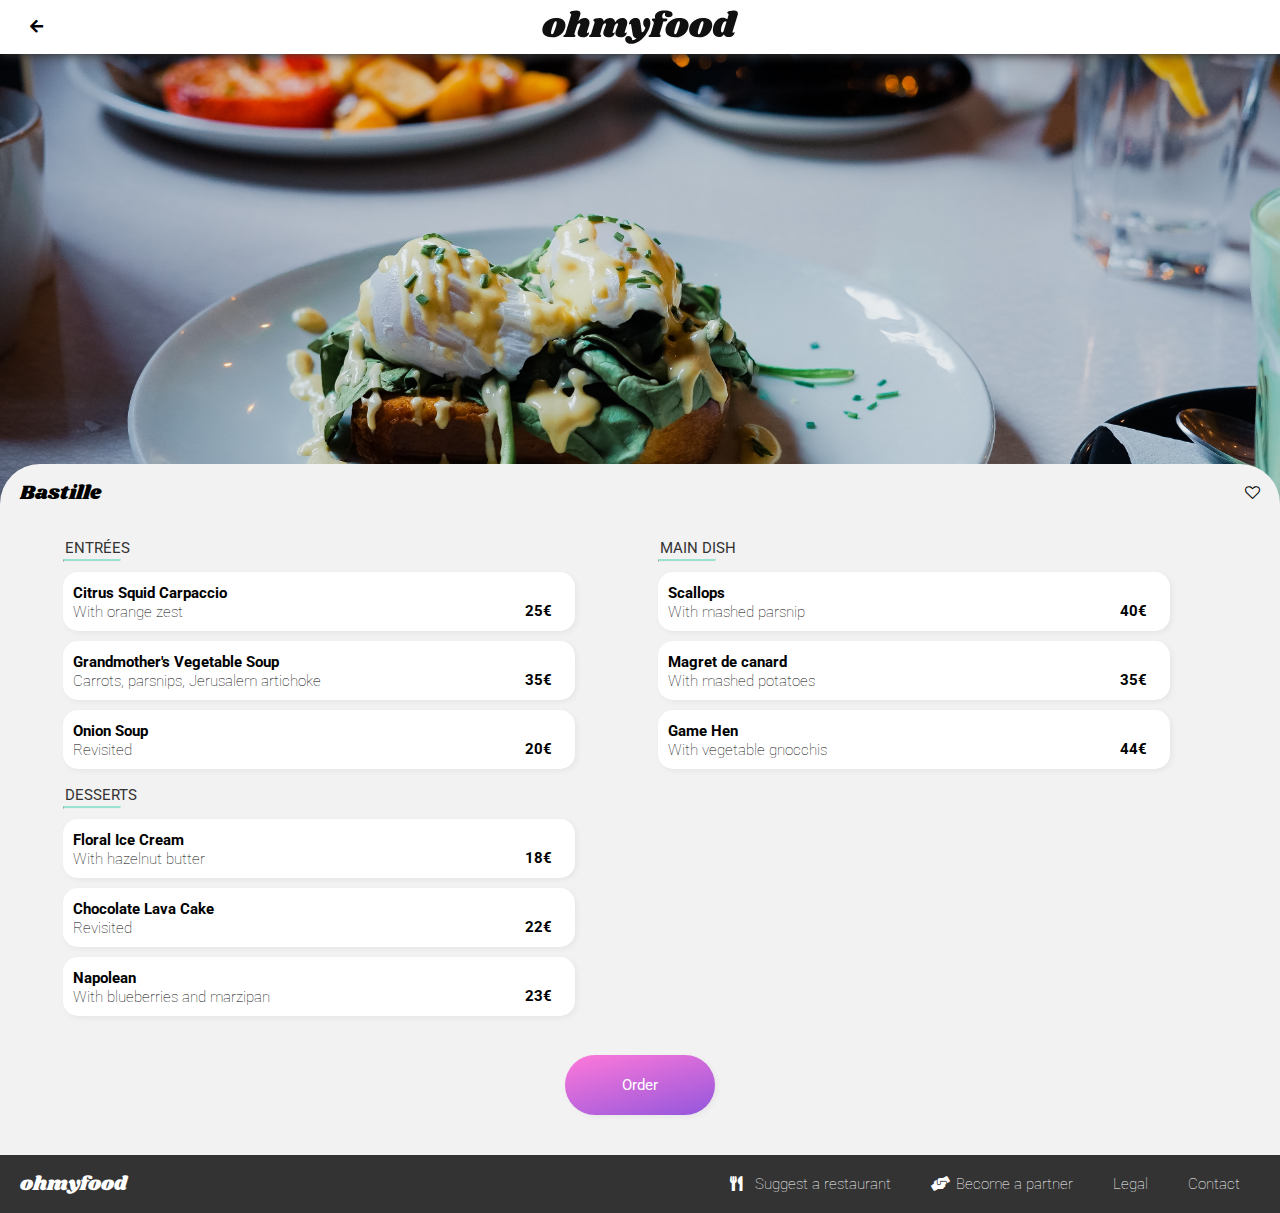
==== commit 3f362f4f: "compatibilite before/transition resolu avec span" ====
--- a/bastille.html
+++ b/bastille.html
@@ -20,11 +20,14 @@
 			<div class="hero-title">
 				<h1 class="hero-container__title">Bastille</h1>
 				<ul class="icon-fill-hover">
-					<li class="icon-fill-hover__item">
-					    <a href="">
-					    	<i class="fa fa-heart-o" aria-hidden="true"></i>
-					    </a>
-					</li>
+				  <li class="icon-fill-hover__item">
+				      <span class="icon-filled">
+				        <i class="fa fa-heart" aria-hidden="true"></i>
+				      </span>
+				      <a href="">
+				        <i class="fa fa-heart-o" aria-hidden="true"></i>
+				      </a>
+				  </li>
 				</ul>
 			</div>
 		</div>
--- a/css/style.css
+++ b/css/style.css
@@ -1,2 +1 @@
-html{font-size:62.5%}body{-webkit-box-sizing:border-box;box-sizing:border-box;background:#fff}body{font-family:"Roboto",sans-serif;color:#000;font-size:1.5rem;font-weight:100;line-height:1.8rem}h1{font-family:"Shrikhand",cursive;color:#fff;font-size:2rem;font-weight:400}h2{font-family:"Roboto",sans-serif;color:#000;font-weight:700}h3{font-family:"Roboto",sans-serif;color:#000;font-weight:700;font-size:1.8rem;line-height:1.2rem}.loc-container__city{font-family:"Roboto",sans-serif;color:#000;font-weight:400;font-size:1.5rem;line-height:1.2rem}.manual-list{font-weight:400}.btn{font-family:"Roboto",sans-serif;color:#fff;font-weight:400;font-size:1.5rem}.footer a{color:#fff}legend{font-family:"Roboto",sans-serif;text-transform:uppercase;color:#333;font-weight:400;font-size:1.5rem;line-height:1.2rem}strong{font-weight:700;line-height:2rem}.icon-list{color:gray;font-size:2rem}.icon-fav{font-size:2rem;cursor:pointer}.restaurant-prev-img__badge{font-family:"Roboto",sans-serif;color:#2c9c81;font-weight:400;font-size:1.5rem;line-height:1.2rem}.loader-container .paragraph{font-family:"Roboto",sans-serif;color:#fff;font-weight:400;font-size:1.5rem;line-height:1.2rem}body{background-color:#fff}.loc{background-color:#d9d9d9}.hero-home,.restaurant{background-color:#f2f2f2}footer{background-color:#333}.hero-container{background-color:#f2f2f2}.menu{background-color:#f2f2f2}body{margin:0}.loc,h1,footer{padding:1rem;margin:0}.loc-container>*{padding:1rem;margin:0}section{padding:4rem 2rem}h1,h2,h3,p,span,header{padding:1rem}footer ul{padding:0 1rem}ul{margin:0;list-style:none}a{text-decoration:none}@media screen and (min-width: 700px){.manual-list{display:grid;grid-template-columns:repeat(3, 1fr);grid-auto-rows:minmax(20rem, auto);padding:4rem 2rem}}@media screen and (min-width: 700px){.manual-list__item{-webkit-box-orient:vertical;-webkit-box-direction:normal;-ms-flex-direction:column;flex-direction:column;-ms-flex-pack:distribute;justify-content:space-around}}@media screen and (min-width: 700px){.manual-list__item>.list-style{top:-1.5rem}}@media screen and (min-width: 700px){.manual-list__item>i{font-size:4rem}}@media screen and (min-width: 700px){.restaurant-grid{display:grid;grid-template-columns:repeat(2, 1fr);grid-gap:1rem;grid-auto-rows:minmax(100px, auto)}}.restaurant-grid .restaurant-prev--1{grid-column:1;grid-row:1}.restaurant-grid .restaurant-prev--2{grid-column:2;grid-row:1}.restaurant-grid .restaurant-prev--3{grid-column:1;grid-row:2}.restaurant-grid .restaurant-prev--4{grid-column:2;grid-row:2}@media screen and (min-width: 700px){.menu-form{display:grid;grid-template-columns:repeat(2, 1fr);grid-gap:10px;grid-auto-rows:minmax(100px, auto);margin:0 4rem}}.menu-form .btn{grid-column:1/3;grid-row:3}@media screen and (min-width: 700px){.menu-form label{width:40vw}}@media screen and (min-width: 1200px){.menu-form label{width:40vw}}@media screen and (min-width: 1200px){.footer{display:-webkit-box;display:-ms-flexbox;display:flex;-webkit-box-pack:justify;-ms-flex-pack:justify;justify-content:space-between}}@media screen and (min-width: 1200px){.footer ul{display:-webkit-box;display:-ms-flexbox;display:flex;-webkit-box-pack:start;-ms-flex-pack:start;justify-content:flex-start;margin:0}}@media screen and (min-width: 1200px){.footer ul li{padding:1rem 2rem;margin:0}}.btn{background-image:-o-linear-gradient(105deg, #9356DC, #ff79DA);background-image:linear-gradient(-15deg, #9356DC, #ff79DA);text-align:center;border-radius:3rem;border:none;padding:1.5rem 2rem;color:#fff;cursor:pointer;-webkit-box-shadow:.2rem .2rem .5rem #e6e6e6;box-shadow:.2rem .2rem .5rem #e6e6e6}.btn:hover{-webkit-box-shadow:.2rem .2rem 1rem #333;box-shadow:.2rem .2rem 1rem #333;background-image:-o-linear-gradient(105deg, #9e67e0, #ff8de0);background-image:linear-gradient(-15deg, #9e67e0, #ff8de0)}.icon-fill-hover{position:relative;padding:0}.icon-fill-hover .icon-fill-hover__item{position:relative;list-style:none;cursor:pointer}.icon-fill-hover .icon-fill-hover__item a{text-decoration:none;pointer-events:none}.icon-fill-hover .icon-fill-hover__item a .fa{font-size:2rem;color:#000;z-index:0;position:relative}.icon-fill-hover .icon-fill-hover__item::before{font-family:fontAwesome;position:absolute;top:.1rem;left:0rem;z-index:1;height:0;font-size:2rem;overflow:hidden;-webkit-transition:.5s ease-in-out;-o-transition:.5s ease-in-out;transition:.5s ease-in-out;content:"";background-image:-o-linear-gradient(105deg, #9356DC, #ff79DA);background-image:linear-gradient(-15deg, #9356DC, #ff79DA);-webkit-background-clip:text;-moz-background-clip:text;background-clip:text;-webkit-text-fill-color:transparent}.icon-fill-hover .icon-fill-hover__item:hover::before{height:100%}.hero{padding:4rem 0 0}@media screen and (min-width: 700px){.hero{padding:25rem 0 0}}.hero-home{padding:2rem 0 5rem}@media screen and (min-width: 700px){.hero-home{padding:8rem}}.hero-container{border-radius:4rem 4rem 0 0}.hero-container__title{color:#000;padding:2rem}.hero-container>.hero-title{display:-webkit-box;display:-ms-flexbox;display:flex;-webkit-box-pack:justify;-ms-flex-pack:justify;justify-content:space-between;-webkit-box-align:center;-ms-flex-align:center;align-items:center;margin-top:16rem;position:relative}.hero-container i{margin-right:3rem}.hero--thefullpalette,.restaurant-prev-img--thefullpalette{background:url("../public/img/restaurants/fullpalette.jpg") no-repeat center;background-size:cover}.hero--theenchantedplate,.restaurant-prev-img--theenchantedplate{background:url("../public/img/restaurants/enchantedplate.jpg") no-repeat center;background-size:cover}.hero--bastille,.restaurant-prev-img--bastille{background:url("../public/img/restaurants/bastille.jpg") no-repeat center;background-size:cover}.hero--legourmand,.restaurant-prev-img--legourmand{background:url("../public/img/restaurants/gourmand.jpg") no-repeat center;background-size:cover}.header{display:-webkit-box;display:-ms-flexbox;display:flex;-webkit-box-pack:center;-ms-flex-pack:center;justify-content:center;-webkit-box-align:center;-ms-flex-align:center;align-items:center;position:relative;-webkit-box-shadow:.1rem .1rem 1rem #333;box-shadow:.1rem .1rem 1rem #333}.header a{position:absolute;left:3rem;color:#000}fieldset{border:none}fieldset legend{margin-top:2rem}input[type=submit]{width:15rem;margin:2rem auto;display:block}input[type=radio]{opacity:0;margin:0}label{display:-webkit-box;display:-ms-flexbox;display:flex;-webkit-box-pack:start;-ms-flex-pack:start;justify-content:flex-start;-webkit-box-align:end;-ms-flex-align:end;align-items:flex-end;height:59px;margin:1rem 0 0;cursor:pointer;border-radius:1.5rem;background-color:#fff;-webkit-box-shadow:.2rem .2rem .5rem #e6e6e6;box-shadow:.2rem .2rem .5rem #e6e6e6;position:relative;overflow:hidden}label>span{margin:0;font-weight:100}label:hover>.checkmark{-webkit-transform:translateX(0);-ms-transform:translateX(0);transform:translateX(0);-webkit-transition:500ms linear;-o-transition:500ms linear;transition:500ms linear}label:hover>.checkmark>.fas{-webkit-transform:rotate(1turn);-ms-transform:rotate(1turn);transform:rotate(1turn);-webkit-transition:500ms 100ms;-o-transition:500ms 100ms;transition:500ms 100ms}label:hover .menu-title{width:55vw;-webkit-transition:500ms ease-in-out;-o-transition:500ms ease-in-out;transition:500ms ease-in-out}@media screen and (min-width: 700px){label:hover .menu-title{width:25vw}}@media screen and (min-width: 1200px){label:hover .menu-title{width:30vw}}.checkmark{position:absolute;right:0;top:0;border-radius:0 1.5rem 1.5rem 0;background-color:#99e2d0;color:#fff;height:59px;width:3rem;-webkit-transform:translateX(5rem);-ms-transform:translateX(5rem);transform:translateX(5rem)}.checkmark .fas{padding:1.5rem .8rem}.menu-title{width:65vw;overflow:hidden;white-space:nowrap;-o-text-overflow:ellipsis;text-overflow:ellipsis}@-webkit-keyframes appear{0%{opacity:0;-webkit-transform:translateY(10px);transform:translateY(10px)}50%{opacity:.5}100%{opacity:1;-webkit-transform:translateY(0px);transform:translateY(0px)}}@keyframes appear{0%{opacity:0;-webkit-transform:translateY(10px);transform:translateY(10px)}50%{opacity:.5}100%{opacity:1;-webkit-transform:translateY(0px);transform:translateY(0px)}}form .entree__choix{-webkit-animation:appear 1000ms backwards;animation:appear 1000ms backwards}form .entree__choix--1{-webkit-animation-delay:250ms;animation-delay:250ms}form .entree__choix--2{-webkit-animation-delay:500ms;animation-delay:500ms}form .entree__choix--3{-webkit-animation-delay:750ms;animation-delay:750ms}form .entree__choix--4{-webkit-animation-delay:1000ms;animation-delay:1000ms}form .plat__choix{-webkit-animation:appear 1000ms backwards;animation:appear 1000ms backwards}form .plat__choix--1{-webkit-animation-delay:250ms;animation-delay:250ms}form .plat__choix--2{-webkit-animation-delay:500ms;animation-delay:500ms}form .plat__choix--3{-webkit-animation-delay:750ms;animation-delay:750ms}form .plat__choix--4{-webkit-animation-delay:1000ms;animation-delay:1000ms}form .dessert__choix{-webkit-animation:appear 1000ms backwards;animation:appear 1000ms backwards}form .dessert__choix--1{-webkit-animation-delay:250ms;animation-delay:250ms}form .dessert__choix--2{-webkit-animation-delay:500ms;animation-delay:500ms}form .dessert__choix--3{-webkit-animation-delay:750ms;animation-delay:750ms}form .dessert__choix--4{-webkit-animation-delay:1000ms;animation-delay:1000ms}footer i{margin-right:1rem;width:1.5rem}footer ul,footer li{margin-top:1rem}.header,.hero-home,.loc{text-align:center}.manual-list{list-style:none;padding:0}.manual-list__item{display:-webkit-box;display:-ms-flexbox;display:flex;-webkit-box-align:center;-ms-flex-align:center;align-items:center;background-color:#f2f2f2;padding:2rem;margin:2rem 1rem;position:relative;border-radius:2.5rem;-webkit-box-shadow:.5rem .5rem .5rem #e6e6e6;box-shadow:.5rem .5rem .5rem #e6e6e6}.manual-list__item>.list-style{background-color:#9356dc;color:#fff;border-radius:3rem;width:2rem;padding:.5rem;text-align:center;margin:0;position:absolute}@media screen and (max-width: 700px){.manual-list__item>.list-style{left:-1.5rem}}.manual-list__item>i{margin:1rem}.manual-list__item:nth-child(3){background-color:#e4d5f6}.manual-list__item:nth-child(3) i{color:#9356dc}.loc-icon{margin-right:1rem}.restaurant-prev{border-radius:3rem;-webkit-box-shadow:.2rem .2rem .5rem #e6e6e6;box-shadow:.2rem .2rem .5rem #e6e6e6;background-color:#fff;margin:1rem}.restaurant-prev-img{height:18rem;border-radius:2rem 2rem 0 0}@media screen and (min-width: 1200px){.restaurant-prev-img{height:32rem}}.restaurant-prev-desc{padding:1rem;display:-webkit-box;display:-ms-flexbox;display:flex;-webkit-box-pack:justify;-ms-flex-pack:justify;justify-content:space-between;-webkit-box-align:center;-ms-flex-align:center;align-items:center}.restaurant-prev .restaurant-prev-desc-txt__title{margin:.5rem;padding:0}.restaurant-prev .restaurant-prev-desc-txt__city{margin:.5rem;padding:0}.restaurant-prev-img__badge{float:right;background-color:#99e2d0;padding:1rem 3rem;margin:2rem;border-radius:.25rem}@-webkit-keyframes lds-spinner{0%{opacity:1}100%{opacity:0}}@keyframes lds-spinner{0%{opacity:1}100%{opacity:0}}@-webkit-keyframes loader-container{0%{background:#9356dc}100%{opacity:0;z-index:-1}}@keyframes loader-container{0%{background:#9356dc}100%{opacity:0;z-index:-1}}.lds-spinner{position:relative;width:8rem;margin:auto;padding:40vh 20vh 4rem}.lds-spinner .bar{-webkit-transform-origin:40px 40px;-ms-transform-origin:40px 40px;transform-origin:40px 40px;animation:lds-spinner 1200ms linear reverse infinite}.lds-spinner .bar--1{-webkit-animation-delay:100ms;animation-delay:100ms;-webkit-transform:rotate(30deg);-ms-transform:rotate(30deg);transform:rotate(30deg)}.lds-spinner .bar--2{-webkit-animation-delay:200ms;animation-delay:200ms;-webkit-transform:rotate(60deg);-ms-transform:rotate(60deg);transform:rotate(60deg)}.lds-spinner .bar--3{-webkit-animation-delay:300ms;animation-delay:300ms;-webkit-transform:rotate(90deg);-ms-transform:rotate(90deg);transform:rotate(90deg)}.lds-spinner .bar--4{-webkit-animation-delay:400ms;animation-delay:400ms;-webkit-transform:rotate(120deg);-ms-transform:rotate(120deg);transform:rotate(120deg)}.lds-spinner .bar--5{-webkit-animation-delay:500ms;animation-delay:500ms;-webkit-transform:rotate(150deg);-ms-transform:rotate(150deg);transform:rotate(150deg)}.lds-spinner .bar--6{-webkit-animation-delay:600ms;animation-delay:600ms;-webkit-transform:rotate(180deg);-ms-transform:rotate(180deg);transform:rotate(180deg)}.lds-spinner .bar--7{-webkit-animation-delay:700ms;animation-delay:700ms;-webkit-transform:rotate(210deg);-ms-transform:rotate(210deg);transform:rotate(210deg)}.lds-spinner .bar--8{-webkit-animation-delay:800ms;animation-delay:800ms;-webkit-transform:rotate(240deg);-ms-transform:rotate(240deg);transform:rotate(240deg)}.lds-spinner .bar--9{-webkit-animation-delay:900ms;animation-delay:900ms;-webkit-transform:rotate(270deg);-ms-transform:rotate(270deg);transform:rotate(270deg)}.lds-spinner .bar--10{-webkit-animation-delay:1000ms;animation-delay:1000ms;-webkit-transform:rotate(300deg);-ms-transform:rotate(300deg);transform:rotate(300deg)}.lds-spinner .bar--11{-webkit-animation-delay:1100ms;animation-delay:1100ms;-webkit-transform:rotate(330deg);-ms-transform:rotate(330deg);transform:rotate(330deg)}.lds-spinner .bar--12{-webkit-animation-delay:1200ms;animation-delay:1200ms;-webkit-transform:rotate(360deg);-ms-transform:rotate(360deg);transform:rotate(360deg)}.loader-container{position:absolute;z-index:1;background-color:#9356dc;top:0;bottom:0;right:0;left:0;-webkit-animation:loader-container 500ms 2400ms forwards;animation:loader-container 500ms 2400ms forwards}.loader-container .paragraph{width:18rem;margin:5rem auto}.lds-spinner .bar:after{content:" ";display:block;position:absolute;top:3px;left:37px;width:6px;height:18px;border-radius:2rem;background:#fff}.menu{padding:2rem 1rem}.menu hr{border-top:.2rem solid #99e2d0;color:#99e2d0;width:10%;margin:0}
-/*# sourceMappingURL=[data-uri] */+html{font-size:62.5%}body{box-sizing:border-box;background:#fff}body{font-family:"Roboto",sans-serif;color:#000;font-size:1.5rem;font-weight:100;line-height:1.8rem}h1{font-family:"Shrikhand",cursive;color:#fff;font-size:2rem;font-weight:400}h2{font-family:"Roboto",sans-serif;color:#000;font-weight:700}h3{font-family:"Roboto",sans-serif;color:#000;font-weight:700;font-size:1.8rem;line-height:1.2rem}.loc-container__city{font-family:"Roboto",sans-serif;color:#000;font-weight:400;font-size:1.5rem;line-height:1.2rem}.manual-list{font-weight:400}.btn{font-family:"Roboto",sans-serif;color:#fff;font-weight:400;font-size:1.5rem}.footer a{color:#fff}legend{font-family:"Roboto",sans-serif;text-transform:uppercase;color:#333;font-weight:400;font-size:1.5rem;line-height:1.2rem}strong{font-weight:700;line-height:2rem}.icon-list{color:gray;font-size:2rem}.icon-fav{font-size:2rem;cursor:pointer}.restaurant-prev-img__badge{font-family:"Roboto",sans-serif;color:#2c9c81;font-weight:400;font-size:1.5rem;line-height:1.2rem}.loader-container .paragraph{font-family:"Roboto",sans-serif;color:#fff;font-weight:400;font-size:1.5rem;line-height:1.2rem}body{background-color:#fff}.loc{background-color:#d9d9d9}.hero-home,.restaurant{background-color:#f2f2f2}footer{background-color:#333}.hero-container{background-color:#f2f2f2}.menu{background-color:#f2f2f2}body{margin:0}.loc,h1,footer{padding:1rem;margin:0}.loc-container>*{padding:1rem;margin:0}section{padding:4rem 2rem}h1,h2,h3,p,span,header{padding:1rem}footer ul{padding:0 1rem}ul{margin:0;list-style:none}a{text-decoration:none}@media screen and (min-width: 700px){.manual-list{display:grid;grid-template-columns:repeat(3, 1fr);grid-auto-rows:minmax(20rem, auto);padding:4rem 2rem}}@media screen and (min-width: 700px){.manual-list__item{flex-direction:column;justify-content:space-around}}@media screen and (min-width: 700px){.manual-list__item>.list-style{top:-1.5rem}}@media screen and (min-width: 700px){.manual-list__item>i{font-size:4rem}}@media screen and (min-width: 700px){.restaurant-grid{display:grid;grid-template-columns:repeat(2, 1fr);grid-gap:1rem;grid-auto-rows:minmax(100px, auto)}}.restaurant-grid .restaurant-prev--1{grid-column:1;grid-row:1}.restaurant-grid .restaurant-prev--2{grid-column:2;grid-row:1}.restaurant-grid .restaurant-prev--3{grid-column:1;grid-row:2}.restaurant-grid .restaurant-prev--4{grid-column:2;grid-row:2}@media screen and (min-width: 700px){.menu-form{display:grid;grid-template-columns:repeat(2, 1fr);grid-gap:10px;grid-auto-rows:minmax(100px, auto);margin:0 4rem}}.menu-form .btn{grid-column:1/3;grid-row:3}@media screen and (min-width: 700px){.menu-form label{width:40vw}}@media screen and (min-width: 1200px){.menu-form label{width:40vw}}@media screen and (min-width: 1200px){.footer{display:flex;justify-content:space-between}}@media screen and (min-width: 1200px){.footer ul{display:flex;justify-content:flex-start;margin:0}}@media screen and (min-width: 1200px){.footer ul li{padding:1rem 2rem;margin:0}}.btn{background-image:linear-gradient(-15deg, #9356DC, #ff79DA);text-align:center;border-radius:3rem;border:none;padding:1.5rem 2rem;color:#fff;cursor:pointer;box-shadow:.2rem .2rem .5rem #e6e6e6}.btn:hover{box-shadow:.2rem .2rem 1rem #333;background-image:linear-gradient(-15deg, #9e67e0, #ff8de0)}.icon-fill-hover{position:relative;width:15px;padding-right:2rem}.icon-fill-hover .icon-fill-hover__item{position:relative;list-style:none;cursor:pointer}.icon-fill-hover .icon-fill-hover__item a{text-decoration:none;pointer-events:none}.icon-fill-hover .icon-fill-hover__item a .fa{color:#000;z-index:0}.icon-filled{padding:0}.fa-heart{background-image:linear-gradient(-15deg, #9356DC, #ff79DA);-webkit-background-clip:text;-moz-background-clip:text;background-clip:text;-webkit-text-fill-color:transparent;position:absolute;top:1.4px;height:0;overflow:hidden;z-index:2;transition:.5s ease-in-out}.icon-fill-hover .icon-fill-hover__item:hover .fa-heart{height:100%}.hero{padding:4rem 0 0}@media screen and (min-width: 700px){.hero{padding:25rem 0 0}}.hero-home{padding:2rem 0 5rem}@media screen and (min-width: 700px){.hero-home{padding:8rem}}.hero-container{border-radius:4rem 4rem 0 0}.hero-container__title{color:#000;padding:2rem}.hero-container>.hero-title{display:flex;justify-content:space-between;align-items:center;margin-top:16rem;position:relative}.hero-container i{margin-right:3rem}.hero--thefullpalette,.restaurant-prev-img--thefullpalette{background:url("../public/img/restaurants/fullpalette.jpg") no-repeat center;background-size:cover}.hero--theenchantedplate,.restaurant-prev-img--theenchantedplate{background:url("../public/img/restaurants/enchantedplate.jpg") no-repeat center;background-size:cover}.hero--bastille,.restaurant-prev-img--bastille{background:url("../public/img/restaurants/bastille.jpg") no-repeat center;background-size:cover}.hero--legourmand,.restaurant-prev-img--legourmand{background:url("../public/img/restaurants/gourmand.jpg") no-repeat center;background-size:cover}.header{display:flex;justify-content:center;align-items:center;position:relative;box-shadow:.1rem .1rem 1rem #333}.header a{position:absolute;left:3rem;color:#000}fieldset{border:none}fieldset legend{margin-top:2rem}input[type=submit]{width:15rem;margin:2rem auto;display:block}input[type=radio]{opacity:0;margin:0}label{display:flex;justify-content:flex-start;align-items:flex-end;height:59px;margin:1rem 0 0;cursor:pointer;border-radius:1.5rem;background-color:#fff;box-shadow:.2rem .2rem .5rem #e6e6e6;position:relative;overflow:hidden}label>span{margin:0;font-weight:100}label:hover>.checkmark{transform:translateX(0);transition:500ms linear}label:hover>.checkmark>.fas{transform:rotate(1turn);transition:500ms 100ms}label:hover .menu-title{width:55vw;transition:500ms ease-in-out}@media screen and (min-width: 700px){label:hover .menu-title{width:25vw}}@media screen and (min-width: 1200px){label:hover .menu-title{width:30vw}}.checkmark{position:absolute;right:0;top:0;border-radius:0 1.5rem 1.5rem 0;background-color:#99e2d0;color:#fff;height:59px;width:3rem;transform:translateX(5rem)}.checkmark .fas{padding:1.5rem .8rem}.menu-title{width:65vw;overflow:hidden;white-space:nowrap;text-overflow:ellipsis}@keyframes appear{0%{opacity:0;transform:translateY(10px)}50%{opacity:.5}100%{opacity:1;transform:translateY(0px)}}form .entree__choix{animation:appear 1000ms backwards}form .entree__choix--1{animation-delay:250ms}form .entree__choix--2{animation-delay:500ms}form .entree__choix--3{animation-delay:750ms}form .entree__choix--4{animation-delay:1000ms}form .plat__choix{animation:appear 1000ms backwards}form .plat__choix--1{animation-delay:250ms}form .plat__choix--2{animation-delay:500ms}form .plat__choix--3{animation-delay:750ms}form .plat__choix--4{animation-delay:1000ms}form .dessert__choix{animation:appear 1000ms backwards}form .dessert__choix--1{animation-delay:250ms}form .dessert__choix--2{animation-delay:500ms}form .dessert__choix--3{animation-delay:750ms}form .dessert__choix--4{animation-delay:1000ms}footer i{margin-right:1rem;width:1.5rem}footer ul,footer li{margin-top:1rem}.header,.hero-home,.loc{text-align:center}.manual-list{list-style:none;padding:0}.manual-list__item{display:flex;align-items:center;background-color:#f2f2f2;padding:2rem;margin:2rem 1rem;position:relative;border-radius:2.5rem;box-shadow:.5rem .5rem .5rem #e6e6e6}.manual-list__item>.list-style{background-color:#9356dc;color:#fff;border-radius:3rem;width:2rem;padding:.5rem;text-align:center;margin:0;position:absolute}@media screen and (max-width: 700px){.manual-list__item>.list-style{left:-1.5rem}}.manual-list__item>i{margin:1rem}.manual-list__item:nth-child(3){background-color:#e4d5f6}.manual-list__item:nth-child(3) i{color:#9356dc}.loc-icon{margin-right:1rem}.restaurant-prev{border-radius:3rem;box-shadow:.2rem .2rem .5rem #e6e6e6;background-color:#fff;margin:1rem}.restaurant-prev-img{height:18rem;border-radius:2rem 2rem 0 0}@media screen and (min-width: 1200px){.restaurant-prev-img{height:32rem}}.restaurant-prev-desc{padding:1rem;display:flex;justify-content:space-between;align-items:center}.restaurant-prev .restaurant-prev-desc-txt__title{margin:.5rem;padding:0}.restaurant-prev .restaurant-prev-desc-txt__city{margin:.5rem;padding:0}.restaurant-prev-img__badge{float:right;background-color:#99e2d0;padding:1rem 3rem;margin:2rem;border-radius:.25rem}@keyframes lds-spinner{0%{opacity:1}100%{opacity:0}}@keyframes loader-container{0%{background:#9356dc}100%{opacity:0;z-index:-1}}.lds-spinner{position:relative;width:8rem;margin:auto;padding:40vh 20vh 4rem}.lds-spinner .bar{transform-origin:40px 40px;animation:lds-spinner 1200ms linear reverse infinite}.lds-spinner .bar--1{animation-delay:100ms;transform:rotate(30deg)}.lds-spinner .bar--2{animation-delay:200ms;transform:rotate(60deg)}.lds-spinner .bar--3{animation-delay:300ms;transform:rotate(90deg)}.lds-spinner .bar--4{animation-delay:400ms;transform:rotate(120deg)}.lds-spinner .bar--5{animation-delay:500ms;transform:rotate(150deg)}.lds-spinner .bar--6{animation-delay:600ms;transform:rotate(180deg)}.lds-spinner .bar--7{animation-delay:700ms;transform:rotate(210deg)}.lds-spinner .bar--8{animation-delay:800ms;transform:rotate(240deg)}.lds-spinner .bar--9{animation-delay:900ms;transform:rotate(270deg)}.lds-spinner .bar--10{animation-delay:1000ms;transform:rotate(300deg)}.lds-spinner .bar--11{animation-delay:1100ms;transform:rotate(330deg)}.lds-spinner .bar--12{animation-delay:1200ms;transform:rotate(360deg)}.loader-container{position:absolute;z-index:1;background-color:#9356dc;top:0;bottom:0;right:0;left:0;animation:loader-container 500ms 2400ms forwards}.loader-container .paragraph{width:18rem;margin:5rem auto}.lds-spinner .bar:after{content:" ";display:block;position:absolute;top:3px;left:37px;width:6px;height:18px;border-radius:2rem;background:#fff}.menu{padding:2rem 1rem}.menu hr{border-top:.2rem solid #99e2d0;color:#99e2d0;width:10%;margin:0}/*# sourceMappingURL=style.css.map */
